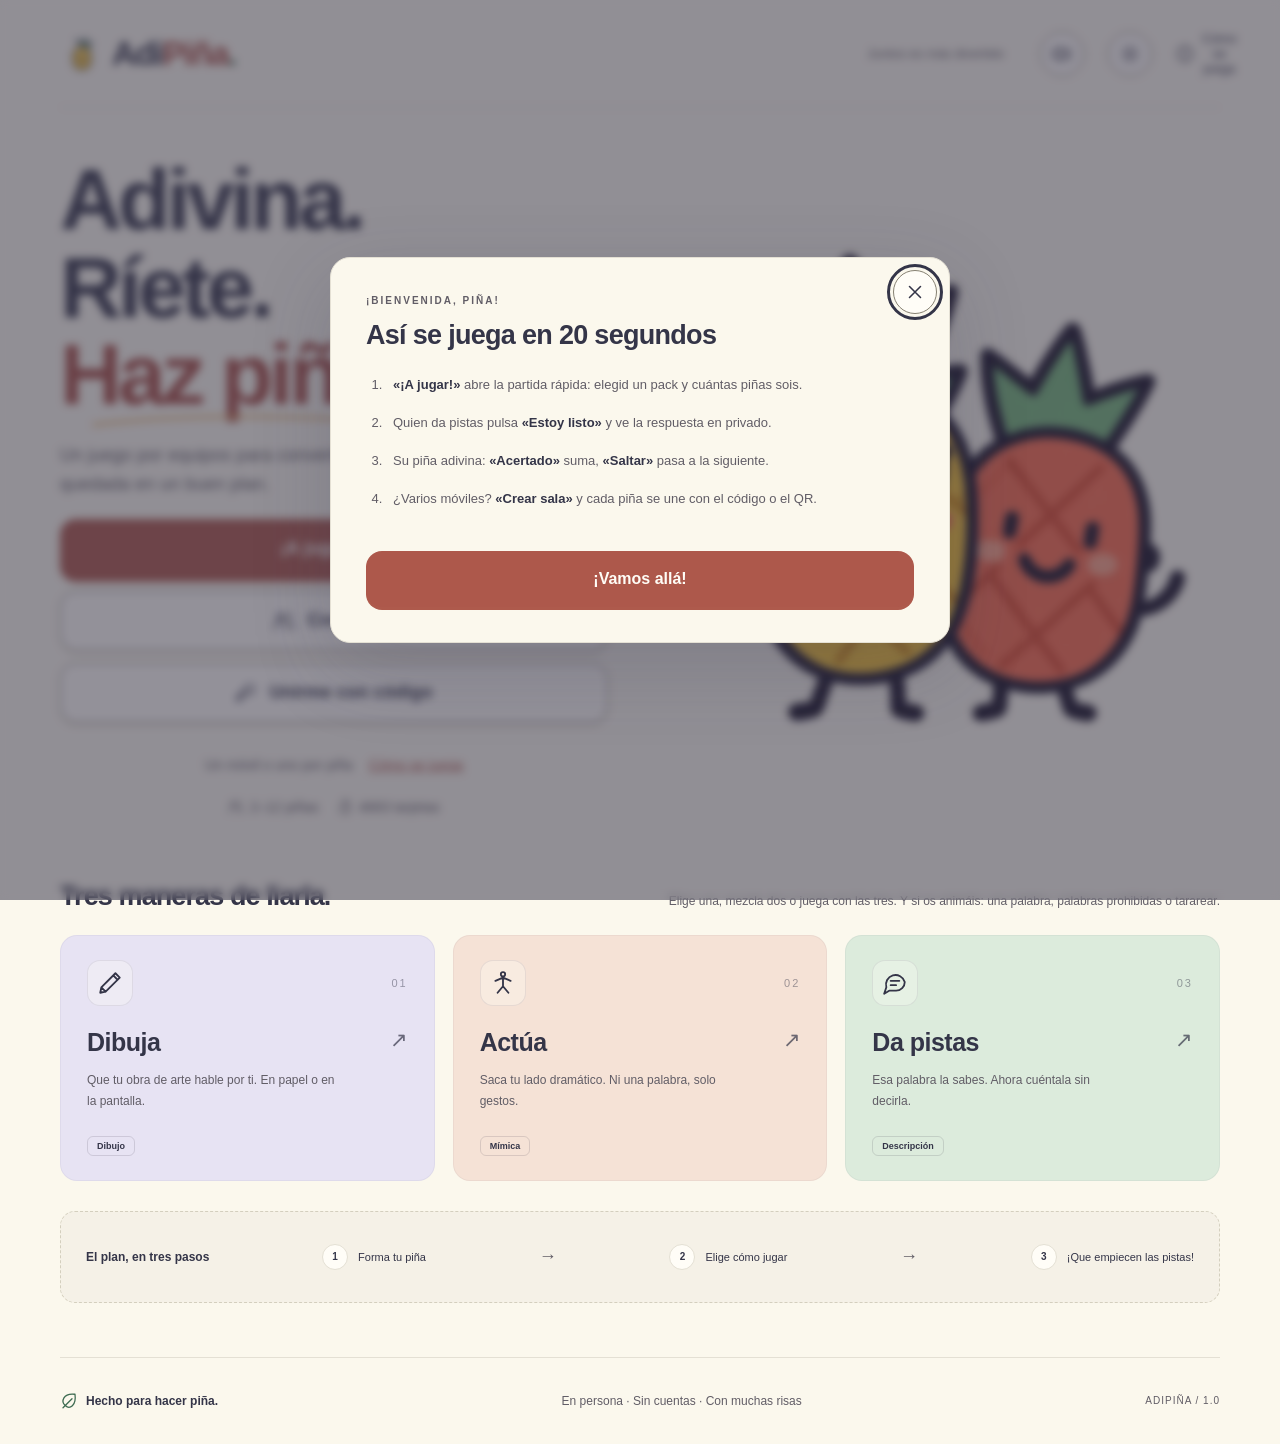
==== prueba/index.html @ cbfbabbe "Add AdiPiña playtest web version (noindex) Same files as the iPhone bundle, connected to the Supabas" ====
<!doctype html>
<html lang="es">
  <head>
    <meta charset="UTF-8" />
    <meta name="robots" content="noindex, nofollow" />
    <meta name="viewport" content="width=device-width, initial-scale=1, viewport-fit=cover" />
    <meta name="theme-color" content="#fbf8ed" />
    <meta name="description" content="Dibuja, actúa y da pistas. Forma tu piña y disfruta de un juego de adivinanzas por equipos, en un solo móvil." />
    <meta name="apple-mobile-web-app-capable" content="yes" />
    <link rel="icon" type="image/svg+xml" href="./icon.svg" />
    <link rel="apple-touch-icon" href="./icon-192.png" />
    <link rel="manifest" href="./manifest.webmanifest" />
    <link rel="stylesheet" href="./styles.css" />
    <title>AdiPiña · Juntos es más divertido</title>
  </head>
  <body>
    <div id="app"></div>
    <div id="toast" role="status" aria-live="polite"></div>
    <script>window.ADIPINA_LINK_BASE = "https://sergioiglesiasleite.github.io/adipina-legal";</script>
    <script>window.ADIPINA_SERVER = "https://wcsgyncbkxkcshomvloh.supabase.co/functions/v1/adipina";</script>
    <script type="module" src="./app.js"></script>
  </body>
</html>
---- prueba/styles.css ----
:root{--paper:#fbf8ed;--ink:#343548;--muted:#615d66;--coral:#ad584b;--green:#3d6b51;--mint:#dcebdc;--lavender:#e7e3f3;--peach:#f5e2d6;--line:#e4e0d4;--white:#fffdf7;--shadow:0 6px 0 rgba(53,51,72,.06);font-family:'Segoe UI',Arial,sans-serif;color:var(--ink);background:var(--paper);font-synthesis:none}
*{box-sizing:border-box}body{margin:0;background-image:radial-gradient(#a99d8217 .7px,transparent .7px);background-size:8px 8px}button,input,textarea,select{font:inherit}button{cursor:pointer;color:inherit}button:disabled{cursor:default;opacity:.45}button,input,textarea,select{-webkit-tap-highlight-color:transparent}button:focus-visible,a:focus-visible,input:focus-visible,textarea:focus-visible,select:focus-visible{outline:3px solid #6389cb;outline-offset:4px}button{border:0;background:none}h1,h2,h3,p{margin:0}h1,h2,h3,.brand{font-family:'Trebuchet MS','Segoe UI',sans-serif}h1{letter-spacing:-1.8px;line-height:1.05}h2{font-size:24px;letter-spacing:-.7px}h3{font-size:20px}p{line-height:1.65}small{font-size:12px;line-height:1.5;color:var(--muted)}.icon{width:22px;height:22px;display:inline-block;vertical-align:middle;flex-shrink:0}.pineapple{display:block;width:150px;height:auto}.site-header,.site-footer,main{width:min(1160px,calc(100% - 88px));margin-inline:auto}.site-header{height:108px;display:flex;align-items:center;justify-content:space-between;border-bottom:1px solid var(--line)}.brand{display:flex;align-items:center;padding:0;gap:8px;font-size:34px;font-weight:900;letter-spacing:-1.5px}.brand img{width:44px;height:48px}.brand-pina{color:var(--coral)}.brand-dot{color:var(--green)}.header-right{display:flex;align-items:center;gap:24px}.header-tagline{font-size:13px;color:var(--muted);margin-right:12px}.icon-btn{display:inline-flex;justify-content:center;align-items:center;min-width:44px;min-height:44px;padding:10px;border-radius:50%;border:1px solid var(--line);background:var(--white)}.icon-btn:hover{background:#f0ede1}.help-btn{display:flex;align-items:center;gap:8px;font-size:13px;padding:10px 0}.help-btn .icon{width:18px}.site-footer{padding:32px 0;display:flex;align-items:center;justify-content:space-between;border-top:1px solid var(--line);font-size:12px;color:var(--muted);gap:20px;margin-top:54px}.site-footer>span:first-child{display:flex;align-items:center;gap:8px;color:var(--ink);font-weight:600}.site-footer .icon{width:18px;color:var(--green)}.footer-version{font-size:10px;letter-spacing:1px;text-transform:uppercase}main:focus{outline:none}.btn{display:inline-flex;align-items:center;justify-content:center;gap:12px;min-height:50px;padding:13px 24px;border-radius:12px;font-weight:650;font-size:14px;line-height:1.4;transition:transform .15s,background .15s;white-space:normal}.btn:hover:not(:disabled){transform:translateY(-2px)}.btn:active:not(:disabled){transform:translateY(1px)}.primary{background:var(--coral);color:#fffdf7;box-shadow:0 3px 0 #ae5a4c}.primary:hover:not(:disabled){background:#c96857}.secondary{background:var(--white);border:1px solid #d6d0c2;box-shadow:0 3px 0 #e9e4d7}.dark{background:var(--ink);color:var(--white)}.success{background:var(--green);color:var(--white);box-shadow:0 3px 0 #345640}.text{background:none;min-height:44px;padding:10px 12px;box-shadow:none;font-size:13px}.text:hover{text-decoration:underline}.large{font-size:17px;min-height:58px;padding:16px 28px}.full-width{width:100%;margin-top:20px}.text-link{display:inline-flex;align-items:center;gap:7px;min-height:44px;padding:5px 0;font-size:13px;color:var(--muted)}.text-link strong{color:var(--ink)}.text-link:hover{text-decoration:underline}.text-link .icon{width:17px;height:17px}.eyebrow{display:block;font-size:10px;font-weight:750;letter-spacing:2px;color:var(--muted);line-height:1.5}.hero{display:grid;grid-template-columns:1.08fr 1fr;gap:50px;padding:72px 0 60px;align-items:center}.hero-copy>.eyebrow{display:flex;align-items:center;gap:10px;font-size:10px;letter-spacing:1.8px}.tiny-spark{font-size:23px;color:var(--green);line-height:1}.hero h1{font-size:clamp(62px,6.8vw,86px);font-weight:900;letter-spacing:-4px;line-height:1.02;margin:25px 0 28px}.coral-word{color:var(--coral);position:relative;display:inline-block}.coral-word svg{position:absolute;left:0;width:100%;height:14px;bottom:-10px;fill:none;stroke:#e9b46c;stroke-width:4;stroke-linecap:round}.hero-copy>p{font-size:16px;max-width:420px;color:var(--muted);line-height:1.75}.hero-actions{display:flex;gap:14px;margin-top:27px}.hero-actions>.primary{min-width:162px}.join-link{margin-top:15px;gap:6px;flex-wrap:wrap;font-size:12px}.hero-meta{display:flex;gap:18px;margin-top:24px;color:var(--muted);font-size:10px}.hero-meta>span{display:flex;align-items:center;gap:6px}.hero-meta .icon{width:16px;height:16px}.hero-art{position:relative;aspect-ratio:1/1.08;background:#e9eedf;border:1px solid #dce2cf;border-radius:26px;overflow:hidden;max-height:522px}.art-grid{position:absolute;inset:0;background-image:linear-gradient(#b7c1a325 1px,transparent 1px),linear-gradient(90deg,#b7c1a325 1px,transparent 1px);background-size:34px 34px}.art-caption{position:absolute;top:28px;left:27px;font-size:9px;line-height:1.6;letter-spacing:2px;color:var(--muted);font-weight:700}.art-sun{position:absolute;right:29px;top:34px;color:var(--muted);font-size:80px;line-height:1;font-family:Georgia,serif;transform:rotate(12deg)}.fruit-card{position:absolute;background:#fffaf0;border:1.5px solid var(--ink);border-radius:17px;box-shadow:5px 7px 0 #39483513;padding:17px 15px 10px;display:flex;flex-direction:column;align-items:center;width:48%;height:67%;top:21%}.fruit-card>span:first-child{font-size:10px;letter-spacing:1.8px;font-weight:800;width:100%;border-bottom:1px solid var(--line);padding-bottom:11px}.fruit-card .pineapple{width:100%;height:84%;overflow:visible}.fruit-card-footer{display:flex;align-items:center;justify-content:space-between;width:100%;font-size:8px;color:var(--muted);border-top:1px solid var(--line);padding-top:9px}.fruit-card-footer .icon{width:13px;height:13px}.fruit-card-back{left:9%;transform:rotate(-12deg);top:19%;background:#fff5ce}.fruit-card-front{right:6%;transform:rotate(11deg);top:25%;background:#fff0e7}.art-sticker{position:absolute;padding:13px 16px;border-radius:30px;font-size:13px;box-shadow:2px 4px 0 #34354814;white-space:nowrap}.sticker-one{left:3%;top:69%;background:var(--lavender);transform:rotate(-7deg);display:flex;align-items:center;gap:6px;border:1px solid #bdb6cc}.sticker-one .icon{width:18px}.sticker-two{right:5%;top:16%;background:#faf6ec;transform:rotate(9deg);border:1px solid #cac8b8}.art-loop{position:absolute;font-size:70px;right:3%;bottom:3%;color:var(--muted);transform:rotate(-30deg)}.art-bottom{position:absolute;bottom:21px;left:27px;color:var(--muted);font-size:10px;line-height:1.6}.ways-section{padding-top:6px}.section-heading{display:flex;justify-content:space-between;align-items:baseline;margin-bottom:23px;gap:15px}.section-heading h2{font-size:27px;font-weight:800;letter-spacing:-.9px}.section-heading p{font-size:12px;color:var(--muted)}.mode-preview-grid{display:grid;grid-template-columns:repeat(3,1fr);gap:18px}.lavender{background:var(--lavender)}.peach{background:var(--peach)}.mint{background:var(--mint)}.mode-preview{border:1px solid #3533480c;border-radius:17px;padding:24px 26px;position:relative;overflow:hidden}.mode-preview-top{display:flex;justify-content:space-between;align-items:center;margin-bottom:22px}.mode-icon{width:46px;height:46px;border-radius:13px;border:1px solid #35334818;display:flex;align-items:center;justify-content:center;background:#fffdf74d}.mode-icon .icon{width:26px;height:26px}.card-number{font-size:11px;letter-spacing:2px;opacity:.45}.mode-preview h3{font-size:25px;font-weight:800;letter-spacing:-.5px;display:flex;justify-content:space-between}.mode-preview h3>span{font-size:21px;font-weight:400;opacity:.7}.mode-preview p{font-size:12px;line-height:1.8;color:var(--muted);margin:13px 0 22px;max-width:250px}.mode-label{font-size:9px;font-weight:600;border:1px solid #35334826;border-radius:6px;padding:4px 9px;display:inline-block}.how-strip{display:flex;justify-content:space-between;align-items:center;padding:32px 25px;margin-top:30px;gap:12px;border:1px dashed #d4cfbe;border-radius:15px;background:#f5f1e7}.how-title{font-size:12px;font-weight:700}.how-strip>div{display:flex;align-items:center;gap:10px;font-size:11px}.how-strip b{display:flex;align-items:center;justify-content:center;font-size:10px;width:26px;height:26px;border-radius:50%;background:var(--white);border:1px solid var(--line)}.strip-arrow{color:var(--muted);font-size:18px}.resume-banner{margin-top:15px;padding:10px 15px;background:var(--mint);border-radius:10px;font-size:12px;display:flex;justify-content:space-between;align-items:center;gap:10px}
.setup-shell{padding:30px 0 0;max-width:1000px;margin:auto}.setup-top{display:flex;align-items:center;justify-content:space-between;margin-bottom:25px}.small-tag{display:inline-flex;align-items:center;gap:6px;padding:8px 12px;border:1px solid var(--line);border-radius:8px;font-size:12px;background:var(--white);font-weight:600}.small-tag .icon{width:16px;height:16px}.stepper{display:flex;gap:12px;margin:0 0 40px}.step{flex:1;display:flex;align-items:center;gap:10px;position:relative;padding:15px 10px;border-bottom:2px solid var(--line);font-size:12px;color:var(--muted)}.step>span{border-radius:50%;width:27px;height:27px;border:1px solid #d3cfc2;display:flex;align-items:center;justify-content:center;flex-shrink:0;font-size:11px}.step .icon{width:16px}.step.active{color:var(--ink);border-color:var(--coral)}.step.active>span{background:var(--coral);color:white;border-color:var(--coral)}.step.complete>span{background:var(--mint);border-color:#c0d4bd;color:var(--green)}.page-title{margin-bottom:30px;max-width:740px}.page-title>.eyebrow{margin-bottom:12px}.page-title>h1{font-size:43px;margin-bottom:14px;font-weight:800}.page-title>p{font-size:14px;color:var(--muted);max-width:650px}.segmented{display:flex;gap:8px;background:#f0ece1;padding:6px;border:1px solid var(--line);border-radius:12px;width:fit-content;max-width:100%}.choice{border:1px solid var(--line);border-radius:12px;display:flex;flex-direction:column;position:relative;gap:6px;padding:16px 20px;text-align:left;background:var(--white);min-height:50px;flex:1}.choice>span{display:flex;align-items:center;gap:8px;font-weight:600;font-size:14px}.choice>small{max-width:90%;font-size:12px}.choice>.icon{position:absolute;right:14px;bottom:14px;color:var(--green);width:18px}.choice.selected{border-color:var(--green);background:#f2f6eb;box-shadow:inset 0 0 0 1px var(--green)}.segmented .choice{border:none;background:none;min-height:42px;white-space:nowrap;padding:10px 15px}.segmented .choice>.icon{display:none}.segmented .selected{background:var(--white);box-shadow:0 2px 4px #34354812;color:var(--green)}.segmented .choice>span{font-size:13px}.inline-field{display:flex;align-items:center;gap:24px;margin:26px 0}.inline-field>label{margin:0}.step-control{display:flex;align-items:center;gap:22px}.step-control>output{font-size:21px;font-weight:750;min-width:24px;text-align:center}.step-control .icon-btn{font-size:21px;width:40px;height:40px;min-width:40px;min-height:40px}.panel{border:1px solid var(--line);background:var(--white);border-radius:17px;padding:25px;box-shadow:var(--shadow)}label,.field-label{display:block;font-size:12px;font-weight:650;margin:16px 0 8px}label>span{font-size:10px;color:var(--muted);font-weight:400;margin-left:5px}input,textarea,select{display:block;border:1px solid #d9d4c7;border-radius:9px;background:#fcfaf4;color:var(--ink);padding:12px 13px;width:100%;font-size:14px;min-height:45px}textarea{resize:vertical;line-height:1.6}input::placeholder,textarea::placeholder{color:var(--muted);font-style:italic}select{cursor:pointer}.team-grid{display:grid;grid-template-columns:repeat(2,1fr);gap:20px}.team-editor-top{display:flex;align-items:center;justify-content:space-between}.mini-label{font-size:10px;color:var(--muted)}.team-customize{display:flex;gap:15px;align-items:center}.team-avatar{width:35%;flex-shrink:0}.team-avatar>.pineapple{width:100%;min-height:150px}.team-options{flex:1;min-width:0}.team-options>label{margin-top:15px}.team-options .field-label{font-size:10px;margin-top:15px}.swatches{display:flex;flex-wrap:wrap;gap:7px}.swatch,.ink-swatch{background:var(--swatch);width:29px;height:29px;border-radius:50%;padding:4px;border:2px solid transparent;display:flex;align-items:center;justify-content:center;box-shadow:0 0 0 1px #35334813}.swatch.selected{border-color:var(--ink);box-shadow:0 0 0 3px var(--white),0 0 0 4px var(--ink)}.swatch .icon{width:15px;height:15px;stroke-width:2.5}.accessories{display:flex;gap:5px;flex-wrap:wrap}.chip{padding:8px 10px;border:1px solid var(--line);border-radius:7px;font-size:10px;min-height:34px;background:var(--white)}.chip.selected{background:#edf2e8;border-color:#88a782;color:#375b43}.setup-nav{display:flex;justify-content:space-between;align-items:center;gap:14px;border-top:1px solid var(--line);padding-top:26px;margin-top:38px}.setup-nav>span{font-size:11px;color:var(--muted)}.field-group{margin-top:30px}.field-group>h2{font-size:20px;margin-bottom:15px}.choices-row{display:flex;gap:15px}.hint{font-size:12px;color:var(--muted);line-height:1.65;margin-top:12px}.notice{padding:16px 20px;border:1px solid #cddbc5;background:#edf2e7;border-radius:12px;display:flex;align-items:center;gap:10px;font-size:12px;line-height:1.7;margin:22px 0}.notice>.icon{width:20px;color:var(--green)}.notice strong{font-weight:700}.random-panel{margin:22px 0}.random-panel>label:first-child{margin-top:0}.random-controls{display:flex;align-items:flex-end;gap:15px}.random-controls label:first-child{flex:1}.random-controls label:nth-child(2){max-width:130px}.random-controls .btn{margin-bottom:0}.member-list{margin-top:15px}.member-list label{display:flex;align-items:center;justify-content:space-between;gap:15px;margin:7px 0;font-size:12px;border-top:1px solid var(--line);padding-top:7px}.member-list label>span{color:var(--ink);font-size:12px;margin:0;font-weight:500}.member-list select{width:55%;font-size:12px;padding:8px}.mode-select-grid{display:grid;grid-template-columns:repeat(3,1fr);gap:18px}.mode-select{position:relative;text-align:left;padding:30px 24px;border-radius:17px;border:2px solid transparent;box-shadow:var(--shadow);min-height:250px}.mode-select.selected{border-color:var(--ink)}.select-check{position:absolute;top:22px;right:20px;border:1px solid #35334830;border-radius:50%;width:26px;height:26px;font-size:12px;display:flex;align-items:center;justify-content:center}.mode-select.selected .select-check{background:var(--ink);color:white}.mode-select h2{margin:25px 0 12px}.mode-select p{font-size:12px;color:var(--muted)}.content-toolbar{display:flex;align-items:center;justify-content:space-between;margin-bottom:18px}.count-badge{border:1px solid #cbdac5;background:#edf4e7;color:#456b4b;padding:8px 12px;border-radius:8px;font-size:12px;font-weight:600}.category-grid{display:grid;grid-template-columns:repeat(3,1fr);gap:12px}.category{display:flex;align-items:center;gap:13px;min-height:76px;padding:16px;background:var(--white);border:1px solid var(--line);border-radius:12px;text-align:left}.category>span:nth-child(2){flex:1;font-size:12px;font-weight:650}.category>span:nth-child(2) small{display:block;font-size:10px;font-weight:400}.category>.icon{color:var(--muted);width:22px}.category-check{width:22px;height:22px;border:1px solid var(--line);border-radius:6px;display:flex;align-items:center;justify-content:center;font-size:14px;color:var(--muted);flex-shrink:0}.category-check .icon{width:15px;height:15px}.category.selected{border-color:#96ad8d;background:#f1f5eb}.category.selected>.icon{color:var(--green)}.category.selected .category-check{background:var(--green);color:white;border-color:var(--green)}.subcategories{display:flex;align-items:center;gap:8px;margin-top:18px;flex-wrap:wrap}.subcategories>span{font-size:12px;margin-right:10px;color:var(--muted)}.difficulty .choice{min-width:85px;justify-content:center;align-items:center}.custom-banner{display:flex;align-items:center;gap:18px;padding:24px;background:#f5e9d8;border:1px dashed #d8bfa0;border-radius:15px;margin-top:30px}.custom-icon{width:45px;height:45px;border-radius:50%;background:#fdf6e8;display:flex;align-items:center;justify-content:center;flex-shrink:0}.custom-banner>div{flex:1}.custom-banner h3{font-size:17px;margin-bottom:5px}.custom-banner p{font-size:12px;color:var(--muted)}.rules-grid{display:grid;grid-template-columns:repeat(2,1fr);gap:20px}.rules-grid h2{font-size:20px;display:flex;align-items:center;gap:10px;margin-bottom:20px}.rules-grid .segmented{width:100%;margin-bottom:15px}.rules-grid .choice{padding-inline:12px}.choices-stack{display:flex;flex-direction:column;gap:10px}.review-teams{display:flex;justify-content:center;flex-wrap:wrap;gap:30px;margin:15px 0 35px}.review-teams article{text-align:center;max-width:175px;flex:1;min-width:125px}.review-teams .pineapple{width:130px;margin:0 auto 5px}.review-teams h3{font-size:17px;margin-bottom:7px;overflow-wrap:anywhere}.review-teams p{font-size:11px;color:var(--muted)}.review-details{display:grid;grid-template-columns:1fr 1fr;gap:26px}.review-details>div{display:flex;flex-direction:column;gap:7px}.review-details span{font-size:10px;text-transform:uppercase;letter-spacing:1px;color:var(--muted)}.review-details strong{font-size:14px;font-weight:650}.error-box{border:1px solid #d58c7c;background:#fbede7;color:#913e30;border-radius:12px;padding:16px 20px;font-size:13px;margin:15px 0}.error-box p+p{margin-top:6px}.narrow-shell{max-width:700px;margin:55px auto 0}.join-panel{max-width:480px;margin:auto}.join-panel>label:first-child{margin-top:0}.code-input{font-size:36px;text-align:center;letter-spacing:12px;font-weight:700;padding-left:25px;margin-bottom:20px}.join-panel>.btn{width:100%}.join-team-grid{display:grid;grid-template-columns:repeat(3,1fr);gap:12px}.join-team{background:var(--white);border:1px solid var(--line);border-radius:15px;padding:12px;display:flex;flex-direction:column;align-items:center;gap:5px}.join-team.selected{border:2px solid var(--green);padding:11px;background:#f2f6eb}.join-team .pineapple{width:90px}.join-team strong{font-size:12px}.check-chip{display:flex;align-items:center;gap:5px;font-weight:400;font-size:12px}.check-chip input{width:18px;min-height:18px;accent-color:var(--green)}.room-badge{display:flex;align-items:center;gap:8px;font-size:12px;font-weight:650}.room-badge .icon{width:17px;color:var(--green)}.room-badge.disconnected{color:#ad4835}.room-code-panel{display:flex;align-items:center;justify-content:center;flex-direction:column;border:1px dashed #b6c5a9;background:#e9f0e2;border-radius:20px;padding:25px;gap:10px;margin:25px 0}.room-code-panel>span{font-size:10px;letter-spacing:2px;color:var(--muted);font-weight:700}.room-code-panel>strong{font-size:62px;letter-spacing:10px;padding-left:10px;font-family:'Trebuchet MS',sans-serif}.room-code-panel>small{margin-top:7px}.lobby-team-grid{display:grid;grid-template-columns:repeat(3,1fr);gap:17px}.lobby-team{text-align:center;display:flex;align-items:center;flex-direction:column;gap:10px}.lobby-team>.pineapple{width:110px}.lobby-team h3{font-size:17px;overflow-wrap:anywhere}.lobby-team p{font-size:11px;color:var(--muted)}.status-pill{font-size:10px;border-radius:20px;padding:7px 12px;background:#efece3;color:var(--muted);display:flex;align-items:center;gap:5px}.status-pill.ready{background:#e4efdc;color:#3f6646}.status-pill .icon{width:13px;height:13px}.lobby-team>.btn{font-size:11px;width:100%;padding:8px 9px;min-height:40px;margin-top:auto}.lobby-actions{display:flex;flex-direction:column;align-items:center;gap:14px;margin-top:25px}.centered{text-align:center}.game-shell{max-width:850px;margin:30px auto 0}.game-top{display:flex;align-items:center;justify-content:space-between;gap:15px;margin-bottom:22px}.game-team{display:flex;align-items:center;gap:10px;font-size:13px;font-weight:650;flex:1;justify-content:center;min-width:0;overflow-wrap:anywhere}.game-team>.pineapple{width:35px;height:44px}.game-team>strong{font-size:11px;padding:6px 9px;border:1px solid var(--line);border-radius:8px;white-space:nowrap}.handoff-card{border:1px solid var(--line);background:var(--white);border-radius:24px;padding:30px;display:flex;align-items:center;flex-direction:column;text-align:center;box-shadow:var(--shadow)}.handoff-fruit{width:160px;margin:10px 0}.handoff-card h1{font-size:40px;overflow-wrap:anywhere;max-width:100%}.handoff-instruction{font-size:17px;margin:15px 0 20px;color:var(--muted)}.handoff-instruction strong{color:var(--ink)}.private-note{display:flex;align-items:center;gap:10px;font-size:14px;background:#f2eee5;padding:13px 18px;border-radius:10px}.round-mode{font-size:12px;margin-top:20px;max-width:530px;color:var(--muted)}.round-mode>.icon{width:17px;margin-right:5px}.handoff-card>.btn{min-width:230px;margin:25px 0 16px}.handoff-card>small{font-size:10px}.waiting-dots{font-size:14px;color:var(--green);padding:25px}.waiting-dots>span{animation:pulse 1.3s infinite}.game-score-strip{display:flex;flex-wrap:wrap;justify-content:center;gap:10px;margin:22px 0}.game-score-strip>span{display:flex;gap:10px;align-items:center;font-size:11px;padding:8px 13px;border:1px solid var(--line);border-radius:9px;background:var(--white)}.game-score-strip>span.current{border-color:#88a982;background:#eef3e8}.game-score-strip i{width:9px;height:9px;border-radius:50%;flex-shrink:0}.game-score-strip b{border-left:1px solid var(--line);padding-left:10px}.play-card{border:1px solid #35334815;border-radius:24px;padding:28px;box-shadow:var(--shadow)}.play-card-top{display:flex;align-items:center;justify-content:space-between;gap:15px}.mode-pill{display:inline-flex;align-items:center;gap:8px;border-radius:8px;padding:9px 13px;background:#fffdf760;border:1px solid #35334818;font-size:12px;font-weight:650}.mode-pill .icon{width:18px;height:18px}.turn-points{font-size:11px;color:var(--muted)}.timer-block{max-width:230px;margin:20px auto;text-align:center}.timer-label{font-size:9px;letter-spacing:2px;color:var(--muted)}.timer-block>strong{font-family:'Trebuchet MS',sans-serif;font-variant-numeric:tabular-nums;font-size:45px;display:block;letter-spacing:-1.5px;line-height:1.2;margin:7px 0 12px}.time-track{height:5px;background:#35334815;border-radius:5px;overflow:hidden}.time-track>i{display:block;height:100%;background:var(--ink);border-radius:5px;transition:width .1s linear}.urgent>strong{color:#b13e31}.urgent .time-track>i{background:#b13e31}.answer-area{display:flex;flex-direction:column;align-items:center;justify-content:center;text-align:center;min-height:270px;padding:25px 20px 30px}.answer-area>.eyebrow{font-size:10px;margin-bottom:20px}.answer{font-size:clamp(30px,4.5vw,53px);line-height:1.15;overflow-wrap:anywhere;max-width:100%;margin-bottom:18px}.difficulty-tag{font-size:10px;border:1px solid #35334825;border-radius:20px;padding:4px 10px}.card-rule{font-size:12px;margin-top:24px;max-width:550px;color:var(--muted)}.answer-area>.btn{margin-top:20px}.game-controls{display:grid;grid-template-columns:1.4fr 1fr 56px;gap:12px;margin-top:15px}.game-controls>.btn{font-size:17px;min-height:65px}.game-controls .pause-control{padding:12px}.game-controls>.btn span{font-size:11px;opacity:.75;align-self:center;margin-left:auto}.privacy-card{display:flex;flex-direction:column;align-items:center;justify-content:center;text-align:center;min-height:475px;padding:35px;background:var(--white);border:1px solid var(--line);border-radius:24px;gap:20px}.privacy-card h1{font-size:42px}.privacy-card p{font-size:14px;color:var(--muted);max-width:450px}.privacy-symbol{width:75px;height:75px;background:var(--lavender);border-radius:50%;display:flex;align-items:center;justify-content:center;margin-bottom:15px}.privacy-symbol .icon{width:30px;height:30px}.paused-time{font-size:21px;font-variant-numeric:tabular-nums;margin-bottom:15px}.small-fruit{width:125px}.stack-actions{display:flex;flex-direction:column;gap:14px;width:100%;max-width:360px;margin-top:10px}.privacy-card small{margin-top:5px}.waiting-card{text-align:center;min-height:475px}.waiting-content{display:flex;flex-direction:column;align-items:center;gap:15px;margin:20px 0}.waiting-content>.pineapple{width:135px}.waiting-content h1{font-size:30px}.waiting-content p{font-size:13px;color:var(--muted)}.summary-shell{max-width:900px;margin:45px auto 0}.turn-stats{display:flex;gap:18px;margin-bottom:35px}.turn-stats>div{flex:1;border:1px solid var(--line);border-radius:15px;padding:20px;background:var(--white);text-align:center}.turn-stats>div:last-child{background:var(--mint);border-color:#c3d4ba}.turn-stats strong{display:block;font-size:38px;font-family:'Trebuchet MS',sans-serif;margin-bottom:5px}.turn-stats span{font-size:11px;color:var(--muted)}.summary-grid{display:grid;grid-template-columns:1.1fr 1fr;gap:25px;align-items:start;margin-bottom:30px}.summary-grid h2{font-size:21px;margin-bottom:17px}.ranking{list-style:none;margin:0;padding:0;border:1px solid var(--line);border-radius:15px;overflow:hidden;background:var(--white);text-align:left}.ranking li{display:flex;align-items:center;gap:13px;padding:12px 18px}.ranking li+li{border-top:1px solid var(--line)}.ranking-position{font-size:13px;min-width:22px;color:var(--muted);font-weight:650}.ranking-position>.icon{color:var(--muted)}.ranking .pineapple{width:48px;height:58px}.ranking li>div{flex:1;min-width:0}.ranking li strong{font-size:13px;display:block;overflow-wrap:anywhere}.ranking li small{display:block;font-size:10px;margin-top:5px}.ranking li>b{font-size:24px;font-family:'Trebuchet MS',sans-serif;text-align:center;font-variant-numeric:tabular-nums}.ranking li>b small{font-size:9px;font-weight:400;font-family:'Segoe UI',sans-serif;letter-spacing:0}.turn-log>div{display:flex;align-items:center;justify-content:space-between;gap:12px;border-top:1px solid var(--line);padding:12px 0;font-size:12px}.turn-log>div>small{font-size:10px;white-space:nowrap}.result-correct{color:var(--green)}.result-skipped{color:var(--muted)}.result-pending{color:var(--muted)}.finished-shell{text-align:center;max-width:700px;margin:40px auto 0}.winner-fruits{display:flex;align-items:center;justify-content:center;position:relative;flex-wrap:wrap;margin:25px 0}.winner-fruits>.pineapple{width:150px}.winner-spark{position:absolute;top:15px;right:20%;color:var(--muted);font-size:40px;transform:rotate(20deg)}.winner-label{display:inline-flex;align-items:center;gap:8px;border:1px solid #d8c490;background:#f4ebd0;color:var(--muted);border-radius:25px;padding:9px 15px;font-size:12px;margin-bottom:20px}.winner-label>.icon{width:18px;height:18px}.finished-shell>h1{font-size:45px;overflow-wrap:anywhere}.finished-shell>p{font-size:14px;color:var(--muted);margin-top:15px}.final-ranking{max-width:540px;margin:30px auto}.finished-actions{display:flex;justify-content:center;gap:15px;margin-bottom:20px;flex-wrap:wrap}.finished-shell>small{font-size:11px}.canvas-card .timer-block{margin:10px auto;max-width:160px}.canvas-card .timer-block>strong{font-size:32px;margin:2px 0 5px}.canvas-card .timer-label{font-size:8px}.canvas-card .game-controls>.btn{min-height:55px}.canvas-area{margin-top:15px}.drawing-toolbar{display:flex;align-items:center;justify-content:space-between;gap:14px;margin-bottom:12px;flex-wrap:wrap}.ink-colors{display:flex;gap:9px}.ink-swatch{width:27px;height:27px;border:2px solid #fff7}.ink-swatch.selected{box-shadow:0 0 0 2px var(--ink)}.stroke-width{display:flex;align-items:center;gap:8px;margin:0;font-size:10px}.stroke-width>input{width:75px;padding:0;min-height:30px;accent-color:var(--ink);border:none}.draw-tools{display:flex;gap:8px}.draw-tools>.icon-btn{width:35px;height:35px;min-width:35px;min-height:35px;padding:8px}.draw-tools>.selected{border-color:var(--ink);background:#ddd6ed}.draw-tools .icon{width:17px;height:17px}#draw-canvas{width:100%;height:min(37vh,340px);min-height:220px;background:#fffdf8;border:1px solid #d0c8dc;border-radius:12px;touch-action:none;display:block;cursor:crosshair}.canvas-area>.hint{font-size:10px;text-align:center;margin-top:8px}dialog{max-width:620px;width:calc(100% - 36px);max-height:90dvh;overflow:auto;border:1px solid var(--line);border-radius:20px;padding:35px;background:var(--paper);color:var(--ink);box-shadow:0 25px 80px #35334830}dialog::backdrop{background:#35334888;backdrop-filter:blur(4px)}dialog .dialog-close{position:absolute;right:12px;top:12px;min-width:34px;min-height:34px;width:34px;height:34px;padding:8px}dialog>h2{font-size:27px;margin:12px 22px 15px 0}dialog>p{font-size:13px;color:var(--muted)}dialog>.eyebrow{padding-right:30px}.help-list{padding-left:20px;font-size:13px;line-height:1.7;color:var(--muted)}.help-list>li{padding:8px 0 8px 7px}.help-list strong{color:var(--ink)}.custom-list{max-height:450px;overflow:auto;margin-top:20px}.custom-list>div{display:flex;justify-content:space-between;align-items:center;gap:12px;font-size:13px;padding:12px 0;border-top:1px solid var(--line)}.custom-list small{display:block;font-size:10px;margin-top:3px}.custom-list .icon-btn{border:none;background:none}.custom-list .icon{width:18px;height:18px}#toast{position:fixed;z-index:1000;bottom:max(22px,env(safe-area-inset-bottom));left:50%;transform:translate(-50%,20px);max-width:min(500px,calc(100% - 32px));background:var(--ink);color:var(--white);padding:15px 22px;border-radius:12px;font-size:13px;text-align:center;opacity:0;transition:opacity .2s,transform .2s;pointer-events:none;box-shadow:0 7px 24px #35334830}#toast.visible{opacity:1;transform:translate(-50%,0)}@keyframes pulse{50%{opacity:.25}}@media(min-width:1400px){.hero{gap:80px}.hero-art{max-height:522px}.hero h1{font-size:88px}}@media(max-width:1000px){.site-header,.site-footer,main{width:calc(100% - 48px)}.hero{gap:25px;padding-top:50px}.hero h1{font-size:69px}.hero-copy>p{font-size:14px}.hero-meta{flex-wrap:wrap;gap:10px}.header-tagline{display:none}.fruit-card{padding:12px 10px 9px}.fruit-card>span:first-child{font-size:8px}.art-sun{font-size:60px}.art-caption{font-size:8px;left:20px;top:20px}.art-bottom{font-size:9px;bottom:14px;left:20px}.sticker-one{font-size:11px;padding:10px}.sticker-two{font-size:11px;padding:10px}.mode-preview{padding:22px}.how-strip{padding:24px 18px}.how-title{max-width:95px}.team-customize{gap:12px}.team-editor{padding:20px}.team-avatar{width:30%}.swatches{gap:7px}.swatch{width:25px;height:25px}.category-grid{grid-template-columns:repeat(3,1fr)}.step{gap:7px;padding-inline:0}.step strong{font-size:11px}.mode-select{padding:25px 20px}.lobby-team-grid{grid-template-columns:repeat(3,1fr)}}
@media(max-width:700px){.site-header,.site-footer,main{width:calc(100% - 36px)}.site-header{height:80px}.brand{font-size:28px;gap:4px}.brand img{width:35px;height:40px}.header-right{gap:12px}.help-btn{padding:7px}.help-btn span{display:none}.help-btn .icon{width:20px;height:20px}.header-right .icon-btn{width:38px;height:38px;min-width:38px;min-height:38px}.hero{grid-template-columns:1fr;padding:42px 0 34px;gap:35px}.hero-copy>.eyebrow{font-size:9px;letter-spacing:1.6px}.hero h1{font-size:65px;letter-spacing:-3px;margin:22px 0 24px}.hero-copy>p{font-size:14px;max-width:400px}.hero-actions{margin-top:23px;gap:12px}.hero-actions>.btn{font-size:13px;flex:1;padding:13px 16px;min-width:0}.hero-meta{margin-top:17px;font-size:9px;justify-content:space-between;gap:8px}.hero-meta .icon{width:14px;height:14px}.hero-art{width:100%;aspect-ratio:1.15;max-height:460px;border-radius:21px}.fruit-card{height:68%;width:44%;padding:13px 12px}.fruit-card-back{left:12%;top:15%}.fruit-card-front{right:10%;top:21%}.fruit-card>span:first-child{font-size:9px}.fruit-card-footer{font-size:8px}.art-caption{font-size:8px;top:17px;left:18px}.art-sun{font-size:57px;top:20px;right:20px}.sticker-one{left:4%;top:66%}.sticker-two{right:5%;top:14%;font-size:11px}.art-bottom{left:18px;bottom:17px;font-size:8px}.art-loop{font-size:55px}.section-heading{display:block;margin-bottom:18px}.section-heading h2{font-size:25px}.section-heading p{font-size:12px;margin-top:9px}.mode-preview-grid{grid-template-columns:1fr;gap:12px}.mode-preview{display:grid;grid-template-columns:55px 1fr;column-gap:17px;padding:21px}.mode-preview-top{grid-row:1/4;margin:0;align-items:flex-start}.card-number{display:none}.mode-preview h3{font-size:22px}.mode-preview p{margin:8px 0 12px;max-width:100%;font-size:12px}.mode-label{width:fit-content;grid-column:2;font-size:8px}.how-strip{flex-direction:column;align-items:flex-start;gap:15px;padding:25px}.how-title{max-width:none;font-size:13px;margin-bottom:3px}.how-strip>div{font-size:12px}.strip-arrow{display:none}.site-footer{margin-top:35px;flex-direction:column;align-items:flex-start;gap:12px;padding:25px 0;font-size:11px}.footer-version{display:none}.setup-shell{padding-top:20px}.setup-top{margin-bottom:14px}.small-tag{font-size:10px;padding:7px 9px}.stepper{gap:7px;margin-bottom:28px}.step{flex-direction:column;align-items:center;gap:7px;padding:10px 0;min-width:0}.step strong{font-size:9px;white-space:nowrap}.step>span{width:26px;height:26px}.page-title{margin-bottom:25px}.page-title>h1{font-size:33px;letter-spacing:-1.2px;margin-bottom:12px}.page-title>p{font-size:13px}.page-title>.eyebrow{font-size:9px;letter-spacing:1.6px}.segmented{gap:4px;padding:5px;width:100%}.segmented .choice{padding:9px 10px;align-items:center}.segmented .choice>span{font-size:11px;gap:5px}.segmented .choice .icon{width:17px;height:17px}.team-grid{grid-template-columns:1fr;gap:17px}.team-editor{padding:20px}.team-avatar{width:34%}.team-customize{gap:14px}.team-options>label{font-size:11px}.team-options input{font-size:13px;padding:10px}.swatches{gap:8px}.swatch{width:25px;height:25px}.chip{font-size:9px;padding:7px 8px;min-height:32px}.team-options .field-label{font-size:9px}.inline-field{margin:23px 0}.setup-nav{margin-top:28px;padding-top:22px;gap:10px}.setup-nav>.btn{font-size:12px;padding:12px 15px;gap:8px;min-height:48px}.setup-nav>.btn .icon{width:18px}.setup-nav>span{display:none}.random-controls{flex-wrap:wrap;gap:10px}.random-controls>label:first-child{width:60%;flex:1}.random-controls>label:nth-child(2){width:30%;max-width:none}.random-controls>.btn{width:100%;margin-top:10px}.mode-select-grid{grid-template-columns:1fr;gap:13px}.mode-select{min-height:0;padding:23px;display:grid;grid-template-columns:44px 1fr;column-gap:18px}.mode-select>.mode-icon{grid-row:1/3;width:44px;height:44px}.mode-select>h2{font-size:22px;margin:0 35px 8px 0}.mode-select>p{font-size:12px;grid-column:2}.select-check{top:20px;right:20px;width:24px;height:24px}.choices-row{flex-direction:column;gap:12px}.choice{padding:17px 18px}.choice>span{font-size:13px}.choice>small{font-size:11px}.field-group>h2{font-size:18px}.category-grid{grid-template-columns:repeat(2,1fr);gap:9px}.category{padding:12px 10px;gap:8px;min-height:66px}.category>span:nth-child(2){font-size:11px}.category>.icon{width:18px;height:18px}.category-check{width:18px;height:18px;border-radius:5px}.category-check>.icon{width:13px;height:13px}.content-toolbar{gap:5px}.count-badge{font-size:10px;padding:8px}.content-toolbar .btn{font-size:10px;padding:7px}.subcategories{gap:6px}.subcategories>span{font-size:10px;flex-basis:100%;margin-bottom:5px}.difficulty .choice{min-width:0;padding:9px 12px}.custom-banner{flex-wrap:wrap;gap:13px;padding:20px}.custom-banner>.btn{width:100%;font-size:12px}.custom-banner h3{font-size:16px}.custom-banner p{font-size:11px}.custom-icon{width:38px;height:38px}.rules-grid{grid-template-columns:1fr;gap:17px}.panel{padding:21px}.rules-grid h2{font-size:20px}.notice{font-size:11px;padding:14px 15px;align-items:flex-start;gap:8px;flex-wrap:wrap}.notice>.icon{width:17px;height:17px;flex-shrink:0;margin-top:2px}.review-teams{gap:18px}.review-teams article{min-width:100px}.review-teams .pineapple{width:105px}.review-teams h3{font-size:15px}.review-teams p{font-size:10px}.review-details{grid-template-columns:1fr;gap:23px}.review-details strong{font-size:13px}.review-details small{font-size:11px}.narrow-shell{margin-top:35px}.code-input{font-size:31px;letter-spacing:9px;padding-left:22px}.join-team-grid{grid-template-columns:repeat(2,1fr)}.join-team .pineapple{width:82px}.room-badge{font-size:10px;gap:4px}.room-badge .icon{width:14px}.room-code-panel>strong{font-size:47px;letter-spacing:7px}.room-code-panel{padding:22px}.lobby-team-grid{grid-template-columns:repeat(2,1fr);gap:12px}.lobby-team{padding:15px 12px}.lobby-team>.pineapple{width:85px}.lobby-team h3{font-size:14px}.lobby-team p{font-size:10px}.status-pill{font-size:9px;padding:6px 8px}.lobby-team>.btn{font-size:10px}.game-shell{margin-top:20px}.game-top{gap:7px;margin-bottom:16px}.game-top>.small-tag{font-size:9px;padding:6px}.game-team{font-size:11px;gap:6px}.game-team>.pineapple{width:26px;height:34px}.game-team>strong{font-size:9px;padding:5px}.game-top>.icon-btn{width:34px;height:34px;min-width:34px;min-height:34px;padding:8px}.handoff-card{padding:25px 18px;border-radius:19px}.handoff-fruit{width:145px}.handoff-card h1{font-size:32px}.handoff-instruction{font-size:14px}.private-note{font-size:12px;padding:12px;gap:7px}.private-note>.icon{width:18px;height:18px}.round-mode{font-size:11px}.handoff-card>.btn{width:100%;font-size:16px;margin-top:23px}.play-card{padding:20px 15px;border-radius:19px}.mode-pill{font-size:11px;padding:7px 10px;gap:5px}.turn-points{font-size:9px}.play-card-top{gap:10px}.timer-block{max-width:200px;margin:20px auto 10px}.timer-block>strong{font-size:44px}.answer-area{padding:25px 3px;min-height:240px}.answer-area>.eyebrow{font-size:9px;letter-spacing:1.5px}.answer{font-size:34px;letter-spacing:-1px}.card-rule{font-size:11px}.answer-area>.btn{font-size:11px;padding:13px 16px}.game-controls{grid-template-columns:1.3fr 1fr 44px;gap:8px;margin-top:12px}.game-controls>.btn{font-size:13px;min-height:58px;padding:13px 10px;gap:6px;border-radius:10px}.game-controls>.btn>.icon{width:18px;height:18px}.game-controls>.btn>span{font-size:9px;display:none}.game-controls>.pause-control{padding:10px}.game-score-strip{gap:7px}.game-score-strip>span{font-size:10px;padding:7px 9px;gap:7px}.game-score-strip b{padding-left:7px}.privacy-card{min-height:420px;padding:30px 20px;border-radius:19px}.privacy-card h1{font-size:32px}.privacy-card p{font-size:12px}.privacy-card>.btn{width:100%}.waiting-content h1{font-size:26px}.waiting-content p{font-size:12px}.summary-shell{margin-top:30px}.turn-stats{gap:9px;margin-bottom:25px}.turn-stats>div{padding:16px 10px}.turn-stats strong{font-size:31px}.turn-stats span{font-size:10px}.summary-grid{grid-template-columns:1fr;gap:22px}.ranking li{gap:10px;padding:12px}.ranking .pineapple{width:42px;height:53px}.ranking li strong{font-size:12px}.summary-shell .large{width:100%;font-size:15px}.finished-shell{margin-top:30px}.winner-fruits>.pineapple{width:130px}.finished-shell>h1{font-size:35px}.finished-shell>p{font-size:13px}.finished-actions{flex-direction:column;gap:14px}.finished-actions .btn{font-size:15px}.finished-shell>small{font-size:10px}.winner-spark{right:10%;font-size:32px}.drawing-toolbar{gap:10px;justify-content:center}.ink-colors{gap:10px;margin-right:auto}.ink-swatch{width:24px;height:24px}.draw-tools{gap:6px}.stroke-width{order:3;justify-content:center;width:100%}.stroke-width>input{width:120px}.canvas-card .timer-block{margin:10px auto 14px}.canvas-card .game-controls>.btn{min-height:50px}.canvas-card .play-card-top{margin-bottom:8px}#draw-canvas{min-height:190px;height:30dvh}.canvas-area>.hint{font-size:9px}.canvas-card{padding:15px 12px}.canvas-card .timer-block>strong{font-size:29px}dialog{padding:28px 22px;max-height:88dvh}dialog>h2{font-size:24px}dialog>.eyebrow{font-size:9px}dialog>.help-list{font-size:12px}.help-list li{padding-block:7px}#toast{font-size:12px;padding:14px 18px}.notice strong{overflow-wrap:anywhere}.choices-row .choice .icon{width:20px}}
@media(max-width:360px){.site-header,.site-footer,main{width:calc(100% - 28px)}.hero h1{font-size:58px}.hero-meta{font-size:8px}.brand{font-size:25px}.header-right{gap:6px}.team-avatar{width:29%}.team-editor{padding:16px}.swatch{width:22px;height:22px}.swatches{gap:7px}.step strong{font-size:8px}.category>span:nth-child(2){font-size:10px}.game-controls>.btn{font-size:11px;padding:10px 8px}.game-controls{grid-template-columns:1.25fr 1fr 40px}.room-badge{font-size:9px}.hero-actions>.btn{font-size:12px;padding:13px 10px}.hero-art .fruit-card>span:first-child{font-size:7px}}
@media(prefers-reduced-motion:reduce){*,*::before,*::after{animation:none!important;transition:none!important;scroll-behavior:auto!important}}
@media(max-width:700px){.header-right{min-width:0;flex-wrap:wrap;justify-content:flex-end;row-gap:2px}.room-badge{width:min-content}}

/* Approved mobile design: live controls, readable palette and the pineapple duo. */
:root { --control-line: #868072; --coral-text: #a74f45; font-family: ui-rounded, 'Arial Rounded MT Bold', 'Segoe UI', Arial, sans-serif; }
button, input, textarea, select { font-family: inherit; }
button:focus-visible, a:focus-visible, input:focus-visible, textarea:focus-visible, select:focus-visible { outline: 3px solid var(--ink); outline-offset: 3px; }
.btn { border-radius: 16px; font-size: 16px; min-height: 56px; }
.primary:hover:not(:disabled), .primary:active:not(:disabled) { background: #964a40; }
.secondary, .icon-btn, .help-btn, input, select, textarea { border-color: var(--control-line); }
.secondary { background: var(--white); }
.brand-pina, .coral-word { color: var(--coral-text); }
.hero-copy > p, .page-title > p, .panel > p, dialog > p, .hint, .card-rule { color: var(--muted); }
.icon-btn, .help-btn, .game-top > .icon-btn, dialog .dialog-close { min-width: 44px; min-height: 44px; width: 44px; height: 44px; }
.text-link, .btn.text { min-height: 44px; }
.hero-redesign { grid-template-columns: 1fr 1fr; gap: 20px 64px; padding: 48px 0; }
.hero-redesign .hero-copy { grid-column: 1; grid-row: 1; }
.hero-redesign .hero-copy > h1 { margin: 0 0 22px; }
.hero-redesign .hero-copy > p { font-size: 18px; line-height: 1.6; }
.hero-redesign .hero-art { grid-column: 2; grid-row: 1 / 4; width: 100%; aspect-ratio: 1; border: 0; background: transparent; overflow: visible; align-self: center; }
.hero-redesign .hero-art img { display: block; width: 100%; height: auto; object-fit: contain; }
.hero-redesign .hero-actions { grid-column: 1; display: grid; gap: 12px; margin: 0; }
.hero-redesign .hero-actions > .btn { width: 100%; font-size: 18px; min-height: 60px; }
.hero-redesign .hero-details { grid-column: 1; }
.hero-note { display: flex; flex-wrap: wrap; align-items: center; justify-content: center; gap: 4px 16px; color: var(--muted); font-size: 14px; }
.hero-note .text-link { color: var(--coral-text); text-decoration: underline; font-size: 14px; }
.hero-redesign .hero-meta { justify-content: center; font-size: 14px; margin: 12px 0; }
.quick-shell { max-width: 760px; }
.quick-shell .page-title { text-align: left; }
.quick-shell .page-title h1 { font-size: 36px; }
.quick-shell .page-title p { font-size: 16px; }
.quick-shell .pack-grid { grid-template-columns: repeat(2, minmax(0, 1fr)); gap: 12px; }
.pack-grid .pack-tile { position: relative; display: flex; flex-direction: column; text-align: center; justify-content: flex-start; padding: 24px 16px 18px; gap: 12px; border-radius: 24px; min-width: 0; }
.pack-tile > .icon { width: 44px; height: 44px; color: var(--ink); flex-shrink: 0; }
.pack-tile > span:nth-child(2) { font-size: 20px; font-weight: 800; width: 100%; min-width: 0; overflow-wrap: anywhere; }
.pack-tile > span:nth-child(2) small { font-size: 14px; font-weight: 400; line-height: 1.4; margin-top: 6px; color: var(--muted); }
.pack-tile > span:nth-child(2) .pack-count { font-size: 12px; }
.pack-tile > .category-check { position: absolute; top: 12px; right: 12px; width: 26px; height: 26px; border-color: var(--control-line); color: var(--muted); }
.pack-tile.selected { background: var(--mint); border: 2px solid var(--green); }
.pack-grid .pack-tile.paper { background: var(--white); }
.pack-grid .pack-tile.peach { background: var(--peach); }
.pack-grid .pack-tile.lavender { background: var(--lavender); }
.pack-grid .pack-tile.mint, .pack-grid .pack-tile.selected { background: var(--mint); }
.pack-tile.selected > .category-check { color: var(--white); border-color: var(--green); }
.quick-team-count { flex-direction: column; align-items: stretch; gap: 18px; }
.quick-team-count label { font-size: 20px; font-weight: 800; margin: 0; }
.quick-team-count .hint { font-size: 16px; margin: 6px 0 0; }
.quick-team-count .step-control { justify-content: center; gap: 28px; }
.quick-team-count .step-control > output { font-size: 36px; }
.step-control .icon-btn { min-width: 48px; min-height: 48px; width: 48px; height: 48px; }
.quick-shell .lobby-actions { flex-direction: column; align-items: stretch; }
.quick-shell .lobby-actions > .btn { width: 100%; }
.game-controls { grid-template-columns: repeat(2, minmax(0, 1fr)); gap: 12px; }
.game-controls > .btn { min-height: 60px; padding: 14px 12px; border-radius: 16px; font-size: 16px; gap: 8px; min-width: 0; }
.game-controls > .btn > .icon { width: 24px; height: 24px; flex-shrink: 0; }
.game-controls > .btn > .control-label { display: block; font-size: 16px; opacity: 1; margin: 0; overflow-wrap: anywhere; }
.game-controls:not(.taboo-controls) > .pause-control { grid-column: 1 / -1; }
.forbidden-control { color: var(--coral-text); border-color: var(--coral-text); }
.turn-secondary-actions { display: grid; gap: 8px; margin-top: 12px; }
.turn-secondary-actions > .btn { justify-content: flex-start; font-size: 16px; }
.forbidden-words { width: 100%; text-align: left; background: var(--white); border: 1px solid var(--line); border-radius: 16px; padding: 16px; margin-top: 16px; }
.forbidden-words > strong { font-size: 18px; }
.forbidden-words ul { display: flex; flex-wrap: wrap; gap: 8px; list-style: none; margin: 12px 0 0; padding: 0; }
.forbidden-words li { background: var(--peach); color: var(--ink); border-radius: 999px; padding: 8px 12px; font-size: 16px; overflow-wrap: anywhere; max-width: 100%; }
.turn-points, .timer-label { font-size: 14px; color: var(--muted); }
.answer-area > .eyebrow { font-size: 14px; color: var(--muted); }
.card-rule { font-size: 16px; line-height: 1.5; }
.timer-block > strong { font-family: inherit; font-size: 56px; font-weight: 850; }
.mode-pill { font-size: 16px; border-color: var(--ink); border-radius: 999px; }
.play-card-top { flex-wrap: wrap; justify-content: center; }
.play-card { padding: 24px; }
.answer-area { min-height: 0; padding: 24px 0; }
.answer { font-size: 48px; }
.game-score-strip > span { font-size: 14px; }
.game-team { font-size: 18px; flex-wrap: wrap; }
.game-team > strong { font-size: 14px; }
.game-top { flex-wrap: wrap; }
.game-top > .small-tag { font-size: 14px; }
.game-shell > .game-score-strip { margin: 0 0 12px; }
.game-shell > .game-score-strip > span { padding: 6px 8px; font-size: 13px; }
.taboo-card .timer-block { margin: 10px auto; }
.taboo-card .answer-area { padding: 12px 0; }
.taboo-card .answer-area > .eyebrow { margin-bottom: 12px; }
.taboo-card .answer { margin-bottom: 12px; }
.taboo-card .forbidden-words { margin-top: 10px; padding: 12px; }
.taboo-card .forbidden-words ul { margin-top: 8px; gap: 6px; }
.taboo-card .forbidden-words li { font-size: 14px; padding: 6px 10px; }
@media (max-width: 700px) {
  .site-header, .site-footer, main { width: calc(100% - 40px); }
  .site-header { height: auto; min-height: 88px; padding-block: 16px; gap: 12px; flex-wrap: wrap; }
  .brand { font-size: 28px; }
  .header-right { gap: 8px; margin-left: auto; }
  #app[data-screen="home"] .help-btn { display: none; }
  .hero-redesign { display: flex; flex-direction: column; align-items: stretch; gap: 16px; padding: 24px 0 36px; }
  .hero-redesign .hero-copy > h1 { font-size: 52px; letter-spacing: -2px; line-height: 1.04; margin: 0 0 20px; }
  .hero-redesign .hero-copy > p { font-size: 16px; line-height: 1.5; }
  .hero-redesign .hero-art { width: min(100%, 250px); max-height: none; align-self: center; }
  .hero-redesign .hero-actions > .btn { font-size: 18px; flex: none; min-height: 60px; padding: 16px 20px; }
  .hero-redesign .hero-meta { font-size: 12px; }
  .quick-shell .page-title h1 { font-size: 32px; }
  .quick-shell .page-title p { font-size: 16px; }
  .quick-shell .pack-grid { gap: 12px; }
  .pack-grid .pack-tile { padding: 20px 10px 16px; }
  .pack-tile > span:nth-child(2) { font-size: 18px; }
  .pack-tile > span:nth-child(2) small { font-size: 14px; }
  .pack-tile > .category-check { top: 8px; right: 8px; }
  .play-card { padding: 20px 12px; border-radius: 24px; }
  .answer { font-size: 40px; }
  .timer-block { margin: 20px auto 12px; }
  .game-top > .small-tag { font-size: 12px; }
  .game-team { font-size: 16px; }
  .game-team > .pineapple { width: 36px; height: 44px; }
  .game-top > .icon-btn { width: 44px; height: 44px; }
  .game-controls > .btn, .canvas-card .game-controls > .btn { min-height: 60px; }
  .game-controls > .btn > .control-label { font-size: 16px; display: block; }
  .mode-pill { font-size: 16px; }
  .taboo-card .answer { font-size: 36px; }
  #app[data-screen="game"][data-phase="playing"] .site-header { min-height: 56px; padding-block: 6px; }
  #app[data-screen="game"][data-phase="playing"] .brand { font-size: 22px; }
  #app[data-screen="game"][data-phase="playing"] .brand img { width: 24px; height: 28px; }
  .forbidden-words { padding: 14px; }
  .game-score-strip { justify-content: flex-start; }
}
@media (max-width: 359px) {
  .site-header, .site-footer, main { width: calc(100% - 32px); }
  .hero-redesign .hero-copy > h1 { font-size: 42px; }
  .quick-shell .pack-grid, .game-controls { grid-template-columns: 1fr; }
  .quick-shell .setup-top { flex-wrap: wrap; gap: 8px; }
  .game-controls > .btn { font-size: 16px; }
}
@media (max-height: 700px) and (max-width: 700px) { .hero-redesign .hero-art { width: 180px; } }
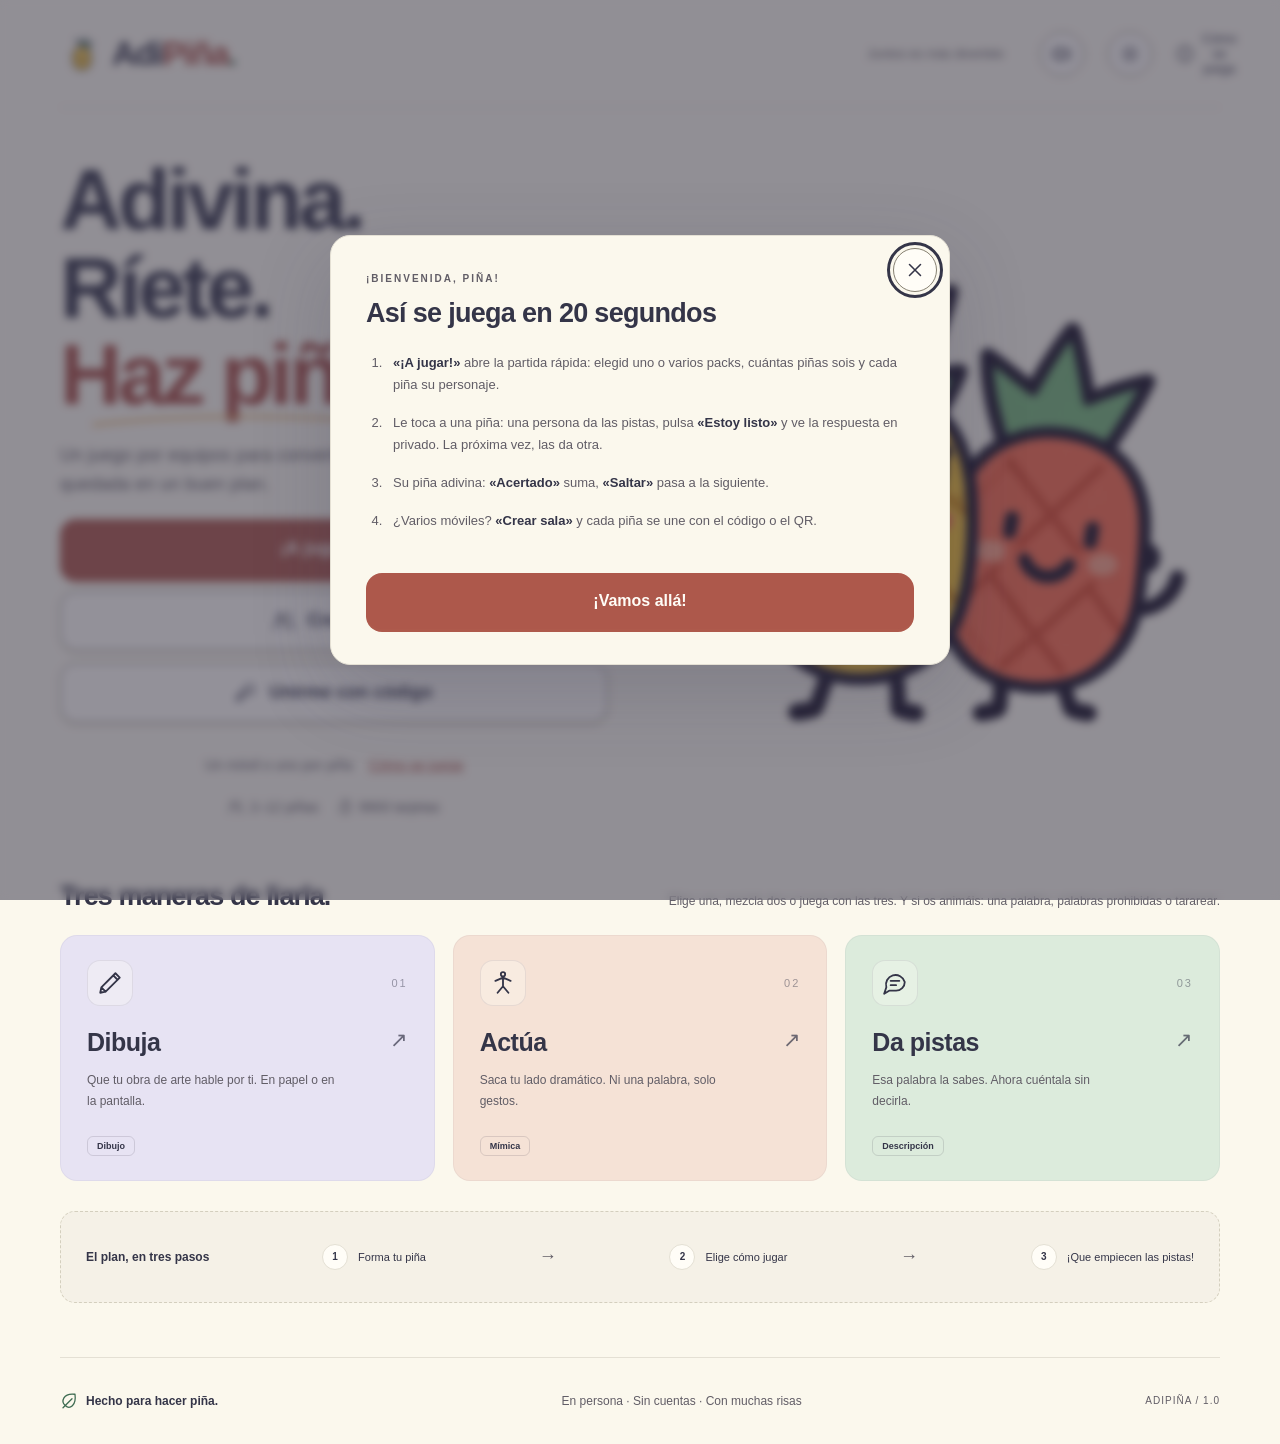
==== commit 6e36a5e5: "Privacy policy and support pages; playtest web version with card reports privacidad.html and soporte" ====
--- a/prueba/index.html
+++ b/prueba/index.html
@@ -3,7 +3,7 @@
   <head>
     <meta charset="UTF-8" />
     <meta name="robots" content="noindex, nofollow" />
-    <meta name="viewport" content="width=device-width, initial-scale=1, viewport-fit=cover" />
+    <meta name="viewport" content="width=device-width, initial-scale=1, maximum-scale=1, user-scalable=no, viewport-fit=cover" />
     <meta name="theme-color" content="#fbf8ed" />
     <meta name="description" content="Dibuja, actúa y da pistas. Forma tu piña y disfruta de un juego de adivinanzas por equipos, en un solo móvil." />
     <meta name="apple-mobile-web-app-capable" content="yes" />
--- a/prueba/styles.css
+++ b/prueba/styles.css
@@ -1,6 +1,6 @@
 :root{--paper:#fbf8ed;--ink:#343548;--muted:#615d66;--coral:#ad584b;--green:#3d6b51;--mint:#dcebdc;--lavender:#e7e3f3;--peach:#f5e2d6;--line:#e4e0d4;--white:#fffdf7;--shadow:0 6px 0 rgba(53,51,72,.06);font-family:'Segoe UI',Arial,sans-serif;color:var(--ink);background:var(--paper);font-synthesis:none}
-*{box-sizing:border-box}body{margin:0;background-image:radial-gradient(#a99d8217 .7px,transparent .7px);background-size:8px 8px}button,input,textarea,select{font:inherit}button{cursor:pointer;color:inherit}button:disabled{cursor:default;opacity:.45}button,input,textarea,select{-webkit-tap-highlight-color:transparent}button:focus-visible,a:focus-visible,input:focus-visible,textarea:focus-visible,select:focus-visible{outline:3px solid #6389cb;outline-offset:4px}button{border:0;background:none}h1,h2,h3,p{margin:0}h1,h2,h3,.brand{font-family:'Trebuchet MS','Segoe UI',sans-serif}h1{letter-spacing:-1.8px;line-height:1.05}h2{font-size:24px;letter-spacing:-.7px}h3{font-size:20px}p{line-height:1.65}small{font-size:12px;line-height:1.5;color:var(--muted)}.icon{width:22px;height:22px;display:inline-block;vertical-align:middle;flex-shrink:0}.pineapple{display:block;width:150px;height:auto}.site-header,.site-footer,main{width:min(1160px,calc(100% - 88px));margin-inline:auto}.site-header{height:108px;display:flex;align-items:center;justify-content:space-between;border-bottom:1px solid var(--line)}.brand{display:flex;align-items:center;padding:0;gap:8px;font-size:34px;font-weight:900;letter-spacing:-1.5px}.brand img{width:44px;height:48px}.brand-pina{color:var(--coral)}.brand-dot{color:var(--green)}.header-right{display:flex;align-items:center;gap:24px}.header-tagline{font-size:13px;color:var(--muted);margin-right:12px}.icon-btn{display:inline-flex;justify-content:center;align-items:center;min-width:44px;min-height:44px;padding:10px;border-radius:50%;border:1px solid var(--line);background:var(--white)}.icon-btn:hover{background:#f0ede1}.help-btn{display:flex;align-items:center;gap:8px;font-size:13px;padding:10px 0}.help-btn .icon{width:18px}.site-footer{padding:32px 0;display:flex;align-items:center;justify-content:space-between;border-top:1px solid var(--line);font-size:12px;color:var(--muted);gap:20px;margin-top:54px}.site-footer>span:first-child{display:flex;align-items:center;gap:8px;color:var(--ink);font-weight:600}.site-footer .icon{width:18px;color:var(--green)}.footer-version{font-size:10px;letter-spacing:1px;text-transform:uppercase}main:focus{outline:none}.btn{display:inline-flex;align-items:center;justify-content:center;gap:12px;min-height:50px;padding:13px 24px;border-radius:12px;font-weight:650;font-size:14px;line-height:1.4;transition:transform .15s,background .15s;white-space:normal}.btn:hover:not(:disabled){transform:translateY(-2px)}.btn:active:not(:disabled){transform:translateY(1px)}.primary{background:var(--coral);color:#fffdf7;box-shadow:0 3px 0 #ae5a4c}.primary:hover:not(:disabled){background:#c96857}.secondary{background:var(--white);border:1px solid #d6d0c2;box-shadow:0 3px 0 #e9e4d7}.dark{background:var(--ink);color:var(--white)}.success{background:var(--green);color:var(--white);box-shadow:0 3px 0 #345640}.text{background:none;min-height:44px;padding:10px 12px;box-shadow:none;font-size:13px}.text:hover{text-decoration:underline}.large{font-size:17px;min-height:58px;padding:16px 28px}.full-width{width:100%;margin-top:20px}.text-link{display:inline-flex;align-items:center;gap:7px;min-height:44px;padding:5px 0;font-size:13px;color:var(--muted)}.text-link strong{color:var(--ink)}.text-link:hover{text-decoration:underline}.text-link .icon{width:17px;height:17px}.eyebrow{display:block;font-size:10px;font-weight:750;letter-spacing:2px;color:var(--muted);line-height:1.5}.hero{display:grid;grid-template-columns:1.08fr 1fr;gap:50px;padding:72px 0 60px;align-items:center}.hero-copy>.eyebrow{display:flex;align-items:center;gap:10px;font-size:10px;letter-spacing:1.8px}.tiny-spark{font-size:23px;color:var(--green);line-height:1}.hero h1{font-size:clamp(62px,6.8vw,86px);font-weight:900;letter-spacing:-4px;line-height:1.02;margin:25px 0 28px}.coral-word{color:var(--coral);position:relative;display:inline-block}.coral-word svg{position:absolute;left:0;width:100%;height:14px;bottom:-10px;fill:none;stroke:#e9b46c;stroke-width:4;stroke-linecap:round}.hero-copy>p{font-size:16px;max-width:420px;color:var(--muted);line-height:1.75}.hero-actions{display:flex;gap:14px;margin-top:27px}.hero-actions>.primary{min-width:162px}.join-link{margin-top:15px;gap:6px;flex-wrap:wrap;font-size:12px}.hero-meta{display:flex;gap:18px;margin-top:24px;color:var(--muted);font-size:10px}.hero-meta>span{display:flex;align-items:center;gap:6px}.hero-meta .icon{width:16px;height:16px}.hero-art{position:relative;aspect-ratio:1/1.08;background:#e9eedf;border:1px solid #dce2cf;border-radius:26px;overflow:hidden;max-height:522px}.art-grid{position:absolute;inset:0;background-image:linear-gradient(#b7c1a325 1px,transparent 1px),linear-gradient(90deg,#b7c1a325 1px,transparent 1px);background-size:34px 34px}.art-caption{position:absolute;top:28px;left:27px;font-size:9px;line-height:1.6;letter-spacing:2px;color:var(--muted);font-weight:700}.art-sun{position:absolute;right:29px;top:34px;color:var(--muted);font-size:80px;line-height:1;font-family:Georgia,serif;transform:rotate(12deg)}.fruit-card{position:absolute;background:#fffaf0;border:1.5px solid var(--ink);border-radius:17px;box-shadow:5px 7px 0 #39483513;padding:17px 15px 10px;display:flex;flex-direction:column;align-items:center;width:48%;height:67%;top:21%}.fruit-card>span:first-child{font-size:10px;letter-spacing:1.8px;font-weight:800;width:100%;border-bottom:1px solid var(--line);padding-bottom:11px}.fruit-card .pineapple{width:100%;height:84%;overflow:visible}.fruit-card-footer{display:flex;align-items:center;justify-content:space-between;width:100%;font-size:8px;color:var(--muted);border-top:1px solid var(--line);padding-top:9px}.fruit-card-footer .icon{width:13px;height:13px}.fruit-card-back{left:9%;transform:rotate(-12deg);top:19%;background:#fff5ce}.fruit-card-front{right:6%;transform:rotate(11deg);top:25%;background:#fff0e7}.art-sticker{position:absolute;padding:13px 16px;border-radius:30px;font-size:13px;box-shadow:2px 4px 0 #34354814;white-space:nowrap}.sticker-one{left:3%;top:69%;background:var(--lavender);transform:rotate(-7deg);display:flex;align-items:center;gap:6px;border:1px solid #bdb6cc}.sticker-one .icon{width:18px}.sticker-two{right:5%;top:16%;background:#faf6ec;transform:rotate(9deg);border:1px solid #cac8b8}.art-loop{position:absolute;font-size:70px;right:3%;bottom:3%;color:var(--muted);transform:rotate(-30deg)}.art-bottom{position:absolute;bottom:21px;left:27px;color:var(--muted);font-size:10px;line-height:1.6}.ways-section{padding-top:6px}.section-heading{display:flex;justify-content:space-between;align-items:baseline;margin-bottom:23px;gap:15px}.section-heading h2{font-size:27px;font-weight:800;letter-spacing:-.9px}.section-heading p{font-size:12px;color:var(--muted)}.mode-preview-grid{display:grid;grid-template-columns:repeat(3,1fr);gap:18px}.lavender{background:var(--lavender)}.peach{background:var(--peach)}.mint{background:var(--mint)}.mode-preview{border:1px solid #3533480c;border-radius:17px;padding:24px 26px;position:relative;overflow:hidden}.mode-preview-top{display:flex;justify-content:space-between;align-items:center;margin-bottom:22px}.mode-icon{width:46px;height:46px;border-radius:13px;border:1px solid #35334818;display:flex;align-items:center;justify-content:center;background:#fffdf74d}.mode-icon .icon{width:26px;height:26px}.card-number{font-size:11px;letter-spacing:2px;opacity:.45}.mode-preview h3{font-size:25px;font-weight:800;letter-spacing:-.5px;display:flex;justify-content:space-between}.mode-preview h3>span{font-size:21px;font-weight:400;opacity:.7}.mode-preview p{font-size:12px;line-height:1.8;color:var(--muted);margin:13px 0 22px;max-width:250px}.mode-label{font-size:9px;font-weight:600;border:1px solid #35334826;border-radius:6px;padding:4px 9px;display:inline-block}.how-strip{display:flex;justify-content:space-between;align-items:center;padding:32px 25px;margin-top:30px;gap:12px;border:1px dashed #d4cfbe;border-radius:15px;background:#f5f1e7}.how-title{font-size:12px;font-weight:700}.how-strip>div{display:flex;align-items:center;gap:10px;font-size:11px}.how-strip b{display:flex;align-items:center;justify-content:center;font-size:10px;width:26px;height:26px;border-radius:50%;background:var(--white);border:1px solid var(--line)}.strip-arrow{color:var(--muted);font-size:18px}.resume-banner{margin-top:15px;padding:10px 15px;background:var(--mint);border-radius:10px;font-size:12px;display:flex;justify-content:space-between;align-items:center;gap:10px}
-.setup-shell{padding:30px 0 0;max-width:1000px;margin:auto}.setup-top{display:flex;align-items:center;justify-content:space-between;margin-bottom:25px}.small-tag{display:inline-flex;align-items:center;gap:6px;padding:8px 12px;border:1px solid var(--line);border-radius:8px;font-size:12px;background:var(--white);font-weight:600}.small-tag .icon{width:16px;height:16px}.stepper{display:flex;gap:12px;margin:0 0 40px}.step{flex:1;display:flex;align-items:center;gap:10px;position:relative;padding:15px 10px;border-bottom:2px solid var(--line);font-size:12px;color:var(--muted)}.step>span{border-radius:50%;width:27px;height:27px;border:1px solid #d3cfc2;display:flex;align-items:center;justify-content:center;flex-shrink:0;font-size:11px}.step .icon{width:16px}.step.active{color:var(--ink);border-color:var(--coral)}.step.active>span{background:var(--coral);color:white;border-color:var(--coral)}.step.complete>span{background:var(--mint);border-color:#c0d4bd;color:var(--green)}.page-title{margin-bottom:30px;max-width:740px}.page-title>.eyebrow{margin-bottom:12px}.page-title>h1{font-size:43px;margin-bottom:14px;font-weight:800}.page-title>p{font-size:14px;color:var(--muted);max-width:650px}.segmented{display:flex;gap:8px;background:#f0ece1;padding:6px;border:1px solid var(--line);border-radius:12px;width:fit-content;max-width:100%}.choice{border:1px solid var(--line);border-radius:12px;display:flex;flex-direction:column;position:relative;gap:6px;padding:16px 20px;text-align:left;background:var(--white);min-height:50px;flex:1}.choice>span{display:flex;align-items:center;gap:8px;font-weight:600;font-size:14px}.choice>small{max-width:90%;font-size:12px}.choice>.icon{position:absolute;right:14px;bottom:14px;color:var(--green);width:18px}.choice.selected{border-color:var(--green);background:#f2f6eb;box-shadow:inset 0 0 0 1px var(--green)}.segmented .choice{border:none;background:none;min-height:42px;white-space:nowrap;padding:10px 15px}.segmented .choice>.icon{display:none}.segmented .selected{background:var(--white);box-shadow:0 2px 4px #34354812;color:var(--green)}.segmented .choice>span{font-size:13px}.inline-field{display:flex;align-items:center;gap:24px;margin:26px 0}.inline-field>label{margin:0}.step-control{display:flex;align-items:center;gap:22px}.step-control>output{font-size:21px;font-weight:750;min-width:24px;text-align:center}.step-control .icon-btn{font-size:21px;width:40px;height:40px;min-width:40px;min-height:40px}.panel{border:1px solid var(--line);background:var(--white);border-radius:17px;padding:25px;box-shadow:var(--shadow)}label,.field-label{display:block;font-size:12px;font-weight:650;margin:16px 0 8px}label>span{font-size:10px;color:var(--muted);font-weight:400;margin-left:5px}input,textarea,select{display:block;border:1px solid #d9d4c7;border-radius:9px;background:#fcfaf4;color:var(--ink);padding:12px 13px;width:100%;font-size:14px;min-height:45px}textarea{resize:vertical;line-height:1.6}input::placeholder,textarea::placeholder{color:var(--muted);font-style:italic}select{cursor:pointer}.team-grid{display:grid;grid-template-columns:repeat(2,1fr);gap:20px}.team-editor-top{display:flex;align-items:center;justify-content:space-between}.mini-label{font-size:10px;color:var(--muted)}.team-customize{display:flex;gap:15px;align-items:center}.team-avatar{width:35%;flex-shrink:0}.team-avatar>.pineapple{width:100%;min-height:150px}.team-options{flex:1;min-width:0}.team-options>label{margin-top:15px}.team-options .field-label{font-size:10px;margin-top:15px}.swatches{display:flex;flex-wrap:wrap;gap:7px}.swatch,.ink-swatch{background:var(--swatch);width:29px;height:29px;border-radius:50%;padding:4px;border:2px solid transparent;display:flex;align-items:center;justify-content:center;box-shadow:0 0 0 1px #35334813}.swatch.selected{border-color:var(--ink);box-shadow:0 0 0 3px var(--white),0 0 0 4px var(--ink)}.swatch .icon{width:15px;height:15px;stroke-width:2.5}.accessories{display:flex;gap:5px;flex-wrap:wrap}.chip{padding:8px 10px;border:1px solid var(--line);border-radius:7px;font-size:10px;min-height:34px;background:var(--white)}.chip.selected{background:#edf2e8;border-color:#88a782;color:#375b43}.setup-nav{display:flex;justify-content:space-between;align-items:center;gap:14px;border-top:1px solid var(--line);padding-top:26px;margin-top:38px}.setup-nav>span{font-size:11px;color:var(--muted)}.field-group{margin-top:30px}.field-group>h2{font-size:20px;margin-bottom:15px}.choices-row{display:flex;gap:15px}.hint{font-size:12px;color:var(--muted);line-height:1.65;margin-top:12px}.notice{padding:16px 20px;border:1px solid #cddbc5;background:#edf2e7;border-radius:12px;display:flex;align-items:center;gap:10px;font-size:12px;line-height:1.7;margin:22px 0}.notice>.icon{width:20px;color:var(--green)}.notice strong{font-weight:700}.random-panel{margin:22px 0}.random-panel>label:first-child{margin-top:0}.random-controls{display:flex;align-items:flex-end;gap:15px}.random-controls label:first-child{flex:1}.random-controls label:nth-child(2){max-width:130px}.random-controls .btn{margin-bottom:0}.member-list{margin-top:15px}.member-list label{display:flex;align-items:center;justify-content:space-between;gap:15px;margin:7px 0;font-size:12px;border-top:1px solid var(--line);padding-top:7px}.member-list label>span{color:var(--ink);font-size:12px;margin:0;font-weight:500}.member-list select{width:55%;font-size:12px;padding:8px}.mode-select-grid{display:grid;grid-template-columns:repeat(3,1fr);gap:18px}.mode-select{position:relative;text-align:left;padding:30px 24px;border-radius:17px;border:2px solid transparent;box-shadow:var(--shadow);min-height:250px}.mode-select.selected{border-color:var(--ink)}.select-check{position:absolute;top:22px;right:20px;border:1px solid #35334830;border-radius:50%;width:26px;height:26px;font-size:12px;display:flex;align-items:center;justify-content:center}.mode-select.selected .select-check{background:var(--ink);color:white}.mode-select h2{margin:25px 0 12px}.mode-select p{font-size:12px;color:var(--muted)}.content-toolbar{display:flex;align-items:center;justify-content:space-between;margin-bottom:18px}.count-badge{border:1px solid #cbdac5;background:#edf4e7;color:#456b4b;padding:8px 12px;border-radius:8px;font-size:12px;font-weight:600}.category-grid{display:grid;grid-template-columns:repeat(3,1fr);gap:12px}.category{display:flex;align-items:center;gap:13px;min-height:76px;padding:16px;background:var(--white);border:1px solid var(--line);border-radius:12px;text-align:left}.category>span:nth-child(2){flex:1;font-size:12px;font-weight:650}.category>span:nth-child(2) small{display:block;font-size:10px;font-weight:400}.category>.icon{color:var(--muted);width:22px}.category-check{width:22px;height:22px;border:1px solid var(--line);border-radius:6px;display:flex;align-items:center;justify-content:center;font-size:14px;color:var(--muted);flex-shrink:0}.category-check .icon{width:15px;height:15px}.category.selected{border-color:#96ad8d;background:#f1f5eb}.category.selected>.icon{color:var(--green)}.category.selected .category-check{background:var(--green);color:white;border-color:var(--green)}.subcategories{display:flex;align-items:center;gap:8px;margin-top:18px;flex-wrap:wrap}.subcategories>span{font-size:12px;margin-right:10px;color:var(--muted)}.difficulty .choice{min-width:85px;justify-content:center;align-items:center}.custom-banner{display:flex;align-items:center;gap:18px;padding:24px;background:#f5e9d8;border:1px dashed #d8bfa0;border-radius:15px;margin-top:30px}.custom-icon{width:45px;height:45px;border-radius:50%;background:#fdf6e8;display:flex;align-items:center;justify-content:center;flex-shrink:0}.custom-banner>div{flex:1}.custom-banner h3{font-size:17px;margin-bottom:5px}.custom-banner p{font-size:12px;color:var(--muted)}.rules-grid{display:grid;grid-template-columns:repeat(2,1fr);gap:20px}.rules-grid h2{font-size:20px;display:flex;align-items:center;gap:10px;margin-bottom:20px}.rules-grid .segmented{width:100%;margin-bottom:15px}.rules-grid .choice{padding-inline:12px}.choices-stack{display:flex;flex-direction:column;gap:10px}.review-teams{display:flex;justify-content:center;flex-wrap:wrap;gap:30px;margin:15px 0 35px}.review-teams article{text-align:center;max-width:175px;flex:1;min-width:125px}.review-teams .pineapple{width:130px;margin:0 auto 5px}.review-teams h3{font-size:17px;margin-bottom:7px;overflow-wrap:anywhere}.review-teams p{font-size:11px;color:var(--muted)}.review-details{display:grid;grid-template-columns:1fr 1fr;gap:26px}.review-details>div{display:flex;flex-direction:column;gap:7px}.review-details span{font-size:10px;text-transform:uppercase;letter-spacing:1px;color:var(--muted)}.review-details strong{font-size:14px;font-weight:650}.error-box{border:1px solid #d58c7c;background:#fbede7;color:#913e30;border-radius:12px;padding:16px 20px;font-size:13px;margin:15px 0}.error-box p+p{margin-top:6px}.narrow-shell{max-width:700px;margin:55px auto 0}.join-panel{max-width:480px;margin:auto}.join-panel>label:first-child{margin-top:0}.code-input{font-size:36px;text-align:center;letter-spacing:12px;font-weight:700;padding-left:25px;margin-bottom:20px}.join-panel>.btn{width:100%}.join-team-grid{display:grid;grid-template-columns:repeat(3,1fr);gap:12px}.join-team{background:var(--white);border:1px solid var(--line);border-radius:15px;padding:12px;display:flex;flex-direction:column;align-items:center;gap:5px}.join-team.selected{border:2px solid var(--green);padding:11px;background:#f2f6eb}.join-team .pineapple{width:90px}.join-team strong{font-size:12px}.check-chip{display:flex;align-items:center;gap:5px;font-weight:400;font-size:12px}.check-chip input{width:18px;min-height:18px;accent-color:var(--green)}.room-badge{display:flex;align-items:center;gap:8px;font-size:12px;font-weight:650}.room-badge .icon{width:17px;color:var(--green)}.room-badge.disconnected{color:#ad4835}.room-code-panel{display:flex;align-items:center;justify-content:center;flex-direction:column;border:1px dashed #b6c5a9;background:#e9f0e2;border-radius:20px;padding:25px;gap:10px;margin:25px 0}.room-code-panel>span{font-size:10px;letter-spacing:2px;color:var(--muted);font-weight:700}.room-code-panel>strong{font-size:62px;letter-spacing:10px;padding-left:10px;font-family:'Trebuchet MS',sans-serif}.room-code-panel>small{margin-top:7px}.lobby-team-grid{display:grid;grid-template-columns:repeat(3,1fr);gap:17px}.lobby-team{text-align:center;display:flex;align-items:center;flex-direction:column;gap:10px}.lobby-team>.pineapple{width:110px}.lobby-team h3{font-size:17px;overflow-wrap:anywhere}.lobby-team p{font-size:11px;color:var(--muted)}.status-pill{font-size:10px;border-radius:20px;padding:7px 12px;background:#efece3;color:var(--muted);display:flex;align-items:center;gap:5px}.status-pill.ready{background:#e4efdc;color:#3f6646}.status-pill .icon{width:13px;height:13px}.lobby-team>.btn{font-size:11px;width:100%;padding:8px 9px;min-height:40px;margin-top:auto}.lobby-actions{display:flex;flex-direction:column;align-items:center;gap:14px;margin-top:25px}.centered{text-align:center}.game-shell{max-width:850px;margin:30px auto 0}.game-top{display:flex;align-items:center;justify-content:space-between;gap:15px;margin-bottom:22px}.game-team{display:flex;align-items:center;gap:10px;font-size:13px;font-weight:650;flex:1;justify-content:center;min-width:0;overflow-wrap:anywhere}.game-team>.pineapple{width:35px;height:44px}.game-team>strong{font-size:11px;padding:6px 9px;border:1px solid var(--line);border-radius:8px;white-space:nowrap}.handoff-card{border:1px solid var(--line);background:var(--white);border-radius:24px;padding:30px;display:flex;align-items:center;flex-direction:column;text-align:center;box-shadow:var(--shadow)}.handoff-fruit{width:160px;margin:10px 0}.handoff-card h1{font-size:40px;overflow-wrap:anywhere;max-width:100%}.handoff-instruction{font-size:17px;margin:15px 0 20px;color:var(--muted)}.handoff-instruction strong{color:var(--ink)}.private-note{display:flex;align-items:center;gap:10px;font-size:14px;background:#f2eee5;padding:13px 18px;border-radius:10px}.round-mode{font-size:12px;margin-top:20px;max-width:530px;color:var(--muted)}.round-mode>.icon{width:17px;margin-right:5px}.handoff-card>.btn{min-width:230px;margin:25px 0 16px}.handoff-card>small{font-size:10px}.waiting-dots{font-size:14px;color:var(--green);padding:25px}.waiting-dots>span{animation:pulse 1.3s infinite}.game-score-strip{display:flex;flex-wrap:wrap;justify-content:center;gap:10px;margin:22px 0}.game-score-strip>span{display:flex;gap:10px;align-items:center;font-size:11px;padding:8px 13px;border:1px solid var(--line);border-radius:9px;background:var(--white)}.game-score-strip>span.current{border-color:#88a982;background:#eef3e8}.game-score-strip i{width:9px;height:9px;border-radius:50%;flex-shrink:0}.game-score-strip b{border-left:1px solid var(--line);padding-left:10px}.play-card{border:1px solid #35334815;border-radius:24px;padding:28px;box-shadow:var(--shadow)}.play-card-top{display:flex;align-items:center;justify-content:space-between;gap:15px}.mode-pill{display:inline-flex;align-items:center;gap:8px;border-radius:8px;padding:9px 13px;background:#fffdf760;border:1px solid #35334818;font-size:12px;font-weight:650}.mode-pill .icon{width:18px;height:18px}.turn-points{font-size:11px;color:var(--muted)}.timer-block{max-width:230px;margin:20px auto;text-align:center}.timer-label{font-size:9px;letter-spacing:2px;color:var(--muted)}.timer-block>strong{font-family:'Trebuchet MS',sans-serif;font-variant-numeric:tabular-nums;font-size:45px;display:block;letter-spacing:-1.5px;line-height:1.2;margin:7px 0 12px}.time-track{height:5px;background:#35334815;border-radius:5px;overflow:hidden}.time-track>i{display:block;height:100%;background:var(--ink);border-radius:5px;transition:width .1s linear}.urgent>strong{color:#b13e31}.urgent .time-track>i{background:#b13e31}.answer-area{display:flex;flex-direction:column;align-items:center;justify-content:center;text-align:center;min-height:270px;padding:25px 20px 30px}.answer-area>.eyebrow{font-size:10px;margin-bottom:20px}.answer{font-size:clamp(30px,4.5vw,53px);line-height:1.15;overflow-wrap:anywhere;max-width:100%;margin-bottom:18px}.difficulty-tag{font-size:10px;border:1px solid #35334825;border-radius:20px;padding:4px 10px}.card-rule{font-size:12px;margin-top:24px;max-width:550px;color:var(--muted)}.answer-area>.btn{margin-top:20px}.game-controls{display:grid;grid-template-columns:1.4fr 1fr 56px;gap:12px;margin-top:15px}.game-controls>.btn{font-size:17px;min-height:65px}.game-controls .pause-control{padding:12px}.game-controls>.btn span{font-size:11px;opacity:.75;align-self:center;margin-left:auto}.privacy-card{display:flex;flex-direction:column;align-items:center;justify-content:center;text-align:center;min-height:475px;padding:35px;background:var(--white);border:1px solid var(--line);border-radius:24px;gap:20px}.privacy-card h1{font-size:42px}.privacy-card p{font-size:14px;color:var(--muted);max-width:450px}.privacy-symbol{width:75px;height:75px;background:var(--lavender);border-radius:50%;display:flex;align-items:center;justify-content:center;margin-bottom:15px}.privacy-symbol .icon{width:30px;height:30px}.paused-time{font-size:21px;font-variant-numeric:tabular-nums;margin-bottom:15px}.small-fruit{width:125px}.stack-actions{display:flex;flex-direction:column;gap:14px;width:100%;max-width:360px;margin-top:10px}.privacy-card small{margin-top:5px}.waiting-card{text-align:center;min-height:475px}.waiting-content{display:flex;flex-direction:column;align-items:center;gap:15px;margin:20px 0}.waiting-content>.pineapple{width:135px}.waiting-content h1{font-size:30px}.waiting-content p{font-size:13px;color:var(--muted)}.summary-shell{max-width:900px;margin:45px auto 0}.turn-stats{display:flex;gap:18px;margin-bottom:35px}.turn-stats>div{flex:1;border:1px solid var(--line);border-radius:15px;padding:20px;background:var(--white);text-align:center}.turn-stats>div:last-child{background:var(--mint);border-color:#c3d4ba}.turn-stats strong{display:block;font-size:38px;font-family:'Trebuchet MS',sans-serif;margin-bottom:5px}.turn-stats span{font-size:11px;color:var(--muted)}.summary-grid{display:grid;grid-template-columns:1.1fr 1fr;gap:25px;align-items:start;margin-bottom:30px}.summary-grid h2{font-size:21px;margin-bottom:17px}.ranking{list-style:none;margin:0;padding:0;border:1px solid var(--line);border-radius:15px;overflow:hidden;background:var(--white);text-align:left}.ranking li{display:flex;align-items:center;gap:13px;padding:12px 18px}.ranking li+li{border-top:1px solid var(--line)}.ranking-position{font-size:13px;min-width:22px;color:var(--muted);font-weight:650}.ranking-position>.icon{color:var(--muted)}.ranking .pineapple{width:48px;height:58px}.ranking li>div{flex:1;min-width:0}.ranking li strong{font-size:13px;display:block;overflow-wrap:anywhere}.ranking li small{display:block;font-size:10px;margin-top:5px}.ranking li>b{font-size:24px;font-family:'Trebuchet MS',sans-serif;text-align:center;font-variant-numeric:tabular-nums}.ranking li>b small{font-size:9px;font-weight:400;font-family:'Segoe UI',sans-serif;letter-spacing:0}.turn-log>div{display:flex;align-items:center;justify-content:space-between;gap:12px;border-top:1px solid var(--line);padding:12px 0;font-size:12px}.turn-log>div>small{font-size:10px;white-space:nowrap}.result-correct{color:var(--green)}.result-skipped{color:var(--muted)}.result-pending{color:var(--muted)}.finished-shell{text-align:center;max-width:700px;margin:40px auto 0}.winner-fruits{display:flex;align-items:center;justify-content:center;position:relative;flex-wrap:wrap;margin:25px 0}.winner-fruits>.pineapple{width:150px}.winner-spark{position:absolute;top:15px;right:20%;color:var(--muted);font-size:40px;transform:rotate(20deg)}.winner-label{display:inline-flex;align-items:center;gap:8px;border:1px solid #d8c490;background:#f4ebd0;color:var(--muted);border-radius:25px;padding:9px 15px;font-size:12px;margin-bottom:20px}.winner-label>.icon{width:18px;height:18px}.finished-shell>h1{font-size:45px;overflow-wrap:anywhere}.finished-shell>p{font-size:14px;color:var(--muted);margin-top:15px}.final-ranking{max-width:540px;margin:30px auto}.finished-actions{display:flex;justify-content:center;gap:15px;margin-bottom:20px;flex-wrap:wrap}.finished-shell>small{font-size:11px}.canvas-card .timer-block{margin:10px auto;max-width:160px}.canvas-card .timer-block>strong{font-size:32px;margin:2px 0 5px}.canvas-card .timer-label{font-size:8px}.canvas-card .game-controls>.btn{min-height:55px}.canvas-area{margin-top:15px}.drawing-toolbar{display:flex;align-items:center;justify-content:space-between;gap:14px;margin-bottom:12px;flex-wrap:wrap}.ink-colors{display:flex;gap:9px}.ink-swatch{width:27px;height:27px;border:2px solid #fff7}.ink-swatch.selected{box-shadow:0 0 0 2px var(--ink)}.stroke-width{display:flex;align-items:center;gap:8px;margin:0;font-size:10px}.stroke-width>input{width:75px;padding:0;min-height:30px;accent-color:var(--ink);border:none}.draw-tools{display:flex;gap:8px}.draw-tools>.icon-btn{width:35px;height:35px;min-width:35px;min-height:35px;padding:8px}.draw-tools>.selected{border-color:var(--ink);background:#ddd6ed}.draw-tools .icon{width:17px;height:17px}#draw-canvas{width:100%;height:min(37vh,340px);min-height:220px;background:#fffdf8;border:1px solid #d0c8dc;border-radius:12px;touch-action:none;display:block;cursor:crosshair}.canvas-area>.hint{font-size:10px;text-align:center;margin-top:8px}dialog{max-width:620px;width:calc(100% - 36px);max-height:90dvh;overflow:auto;border:1px solid var(--line);border-radius:20px;padding:35px;background:var(--paper);color:var(--ink);box-shadow:0 25px 80px #35334830}dialog::backdrop{background:#35334888;backdrop-filter:blur(4px)}dialog .dialog-close{position:absolute;right:12px;top:12px;min-width:34px;min-height:34px;width:34px;height:34px;padding:8px}dialog>h2{font-size:27px;margin:12px 22px 15px 0}dialog>p{font-size:13px;color:var(--muted)}dialog>.eyebrow{padding-right:30px}.help-list{padding-left:20px;font-size:13px;line-height:1.7;color:var(--muted)}.help-list>li{padding:8px 0 8px 7px}.help-list strong{color:var(--ink)}.custom-list{max-height:450px;overflow:auto;margin-top:20px}.custom-list>div{display:flex;justify-content:space-between;align-items:center;gap:12px;font-size:13px;padding:12px 0;border-top:1px solid var(--line)}.custom-list small{display:block;font-size:10px;margin-top:3px}.custom-list .icon-btn{border:none;background:none}.custom-list .icon{width:18px;height:18px}#toast{position:fixed;z-index:1000;bottom:max(22px,env(safe-area-inset-bottom));left:50%;transform:translate(-50%,20px);max-width:min(500px,calc(100% - 32px));background:var(--ink);color:var(--white);padding:15px 22px;border-radius:12px;font-size:13px;text-align:center;opacity:0;transition:opacity .2s,transform .2s;pointer-events:none;box-shadow:0 7px 24px #35334830}#toast.visible{opacity:1;transform:translate(-50%,0)}@keyframes pulse{50%{opacity:.25}}@media(min-width:1400px){.hero{gap:80px}.hero-art{max-height:522px}.hero h1{font-size:88px}}@media(max-width:1000px){.site-header,.site-footer,main{width:calc(100% - 48px)}.hero{gap:25px;padding-top:50px}.hero h1{font-size:69px}.hero-copy>p{font-size:14px}.hero-meta{flex-wrap:wrap;gap:10px}.header-tagline{display:none}.fruit-card{padding:12px 10px 9px}.fruit-card>span:first-child{font-size:8px}.art-sun{font-size:60px}.art-caption{font-size:8px;left:20px;top:20px}.art-bottom{font-size:9px;bottom:14px;left:20px}.sticker-one{font-size:11px;padding:10px}.sticker-two{font-size:11px;padding:10px}.mode-preview{padding:22px}.how-strip{padding:24px 18px}.how-title{max-width:95px}.team-customize{gap:12px}.team-editor{padding:20px}.team-avatar{width:30%}.swatches{gap:7px}.swatch{width:25px;height:25px}.category-grid{grid-template-columns:repeat(3,1fr)}.step{gap:7px;padding-inline:0}.step strong{font-size:11px}.mode-select{padding:25px 20px}.lobby-team-grid{grid-template-columns:repeat(3,1fr)}}
+*{box-sizing:border-box}body{margin:0;background-image:radial-gradient(#a99d8217 .7px,transparent .7px);background-size:8px 8px}button,input,textarea,select{font:inherit}button{cursor:pointer;color:inherit}button:disabled{cursor:default;opacity:.45}button,input,textarea,select{-webkit-tap-highlight-color:transparent}button:focus-visible,a:focus-visible,input:focus-visible,textarea:focus-visible,select:focus-visible{outline:3px solid #6389cb;outline-offset:4px}button{border:0;background:none}h1,h2,h3,p{margin:0}h1,h2,h3,.brand{font-family:'Trebuchet MS','Segoe UI',sans-serif}h1{letter-spacing:-1.8px;line-height:1.05}h2{font-size:24px;letter-spacing:-.7px}h3{font-size:20px}p{line-height:1.65}small{font-size:12px;line-height:1.5;color:var(--muted)}.icon{width:22px;height:22px;display:inline-block;vertical-align:middle;flex-shrink:0}.pineapple{display:block;width:150px;height:auto}.site-header,.site-footer,main{width:min(1160px,calc(100% - 88px));margin-inline:auto}.site-header{height:108px;display:flex;align-items:center;justify-content:space-between;border-bottom:1px solid var(--line)}.brand{display:flex;align-items:center;padding:0;gap:8px;font-size:34px;font-weight:900;letter-spacing:-1.5px}.brand img{width:44px;height:48px}.brand-pina{color:var(--coral)}.brand-dot{color:var(--green)}.header-right{display:flex;align-items:center;gap:24px}.header-tagline{font-size:13px;color:var(--muted);margin-right:12px}.icon-btn{display:inline-flex;justify-content:center;align-items:center;min-width:44px;min-height:44px;padding:10px;border-radius:50%;border:1px solid var(--line);background:var(--white)}.icon-btn:hover{background:#f0ede1}.help-btn{display:flex;align-items:center;gap:8px;font-size:13px;padding:10px 0}.help-btn .icon{width:18px}.site-footer{padding:32px 0;display:flex;align-items:center;justify-content:space-between;border-top:1px solid var(--line);font-size:12px;color:var(--muted);gap:20px;margin-top:54px}.site-footer>span:first-child{display:flex;align-items:center;gap:8px;color:var(--ink);font-weight:600}.site-footer .icon{width:18px;color:var(--green)}.footer-version{font-size:10px;letter-spacing:1px;text-transform:uppercase}main:focus{outline:none}a.btn{text-decoration:none;color:inherit}.btn{display:inline-flex;align-items:center;justify-content:center;gap:12px;min-height:50px;padding:13px 24px;border-radius:12px;font-weight:650;font-size:14px;line-height:1.4;transition:transform .15s,background .15s;white-space:normal}.btn:hover:not(:disabled){transform:translateY(-2px)}.btn:active:not(:disabled){transform:translateY(1px)}.primary{background:var(--coral);color:#fffdf7;box-shadow:0 3px 0 #ae5a4c}.primary:hover:not(:disabled){background:#c96857}.secondary{background:var(--white);border:1px solid #d6d0c2;box-shadow:0 3px 0 #e9e4d7}.dark{background:var(--ink);color:var(--white)}.success{background:var(--green);color:var(--white);box-shadow:0 3px 0 #345640}.text{background:none;min-height:44px;padding:10px 12px;box-shadow:none;font-size:13px}.text:hover{text-decoration:underline}.large{font-size:17px;min-height:58px;padding:16px 28px}.full-width{width:100%;margin-top:20px}.text-link{display:inline-flex;align-items:center;gap:7px;min-height:44px;padding:5px 0;font-size:13px;color:var(--muted)}.text-link strong{color:var(--ink)}.text-link:hover{text-decoration:underline}.text-link .icon{width:17px;height:17px}.eyebrow{display:block;font-size:10px;font-weight:750;letter-spacing:2px;color:var(--muted);line-height:1.5}.hero{display:grid;grid-template-columns:1.08fr 1fr;gap:50px;padding:72px 0 60px;align-items:center}.hero-copy>.eyebrow{display:flex;align-items:center;gap:10px;font-size:10px;letter-spacing:1.8px}.tiny-spark{font-size:23px;color:var(--green);line-height:1}.hero h1{font-size:clamp(62px,6.8vw,86px);font-weight:900;letter-spacing:-4px;line-height:1.02;margin:25px 0 28px}.coral-word{color:var(--coral);position:relative;display:inline-block}.coral-word svg{position:absolute;left:0;width:100%;height:14px;bottom:-10px;fill:none;stroke:#e9b46c;stroke-width:4;stroke-linecap:round}.hero-copy>p{font-size:16px;max-width:420px;color:var(--muted);line-height:1.75}.hero-actions{display:flex;gap:14px;margin-top:27px}.hero-actions>.primary{min-width:162px}.join-link{margin-top:15px;gap:6px;flex-wrap:wrap;font-size:12px}.hero-meta{display:flex;gap:18px;margin-top:24px;color:var(--muted);font-size:10px}.hero-meta>span{display:flex;align-items:center;gap:6px}.hero-meta .icon{width:16px;height:16px}.hero-art{position:relative;aspect-ratio:1/1.08;background:#e9eedf;border:1px solid #dce2cf;border-radius:26px;overflow:hidden;max-height:522px}.art-grid{position:absolute;inset:0;background-image:linear-gradient(#b7c1a325 1px,transparent 1px),linear-gradient(90deg,#b7c1a325 1px,transparent 1px);background-size:34px 34px}.art-caption{position:absolute;top:28px;left:27px;font-size:9px;line-height:1.6;letter-spacing:2px;color:var(--muted);font-weight:700}.art-sun{position:absolute;right:29px;top:34px;color:var(--muted);font-size:80px;line-height:1;font-family:Georgia,serif;transform:rotate(12deg)}.fruit-card{position:absolute;background:#fffaf0;border:1.5px solid var(--ink);border-radius:17px;box-shadow:5px 7px 0 #39483513;padding:17px 15px 10px;display:flex;flex-direction:column;align-items:center;width:48%;height:67%;top:21%}.fruit-card>span:first-child{font-size:10px;letter-spacing:1.8px;font-weight:800;width:100%;border-bottom:1px solid var(--line);padding-bottom:11px}.fruit-card .pineapple{width:100%;height:84%;overflow:visible}.fruit-card-footer{display:flex;align-items:center;justify-content:space-between;width:100%;font-size:8px;color:var(--muted);border-top:1px solid var(--line);padding-top:9px}.fruit-card-footer .icon{width:13px;height:13px}.fruit-card-back{left:9%;transform:rotate(-12deg);top:19%;background:#fff5ce}.fruit-card-front{right:6%;transform:rotate(11deg);top:25%;background:#fff0e7}.art-sticker{position:absolute;padding:13px 16px;border-radius:30px;font-size:13px;box-shadow:2px 4px 0 #34354814;white-space:nowrap}.sticker-one{left:3%;top:69%;background:var(--lavender);transform:rotate(-7deg);display:flex;align-items:center;gap:6px;border:1px solid #bdb6cc}.sticker-one .icon{width:18px}.sticker-two{right:5%;top:16%;background:#faf6ec;transform:rotate(9deg);border:1px solid #cac8b8}.art-loop{position:absolute;font-size:70px;right:3%;bottom:3%;color:var(--muted);transform:rotate(-30deg)}.art-bottom{position:absolute;bottom:21px;left:27px;color:var(--muted);font-size:10px;line-height:1.6}.ways-section{padding-top:6px}.section-heading{display:flex;justify-content:space-between;align-items:baseline;margin-bottom:23px;gap:15px}.section-heading h2{font-size:27px;font-weight:800;letter-spacing:-.9px}.section-heading p{font-size:12px;color:var(--muted)}.mode-preview-grid{display:grid;grid-template-columns:repeat(3,1fr);gap:18px}.lavender{background:var(--lavender)}.peach{background:var(--peach)}.mint{background:var(--mint)}.mode-preview{border:1px solid #3533480c;border-radius:17px;padding:24px 26px;position:relative;overflow:hidden}.mode-preview-top{display:flex;justify-content:space-between;align-items:center;margin-bottom:22px}.mode-icon{width:46px;height:46px;border-radius:13px;border:1px solid #35334818;display:flex;align-items:center;justify-content:center;background:#fffdf74d}.mode-icon .icon{width:26px;height:26px}.card-number{font-size:11px;letter-spacing:2px;opacity:.45}.mode-preview h3{font-size:25px;font-weight:800;letter-spacing:-.5px;display:flex;justify-content:space-between}.mode-preview h3>span{font-size:21px;font-weight:400;opacity:.7}.mode-preview p{font-size:12px;line-height:1.8;color:var(--muted);margin:13px 0 22px;max-width:250px}.mode-label{font-size:9px;font-weight:600;border:1px solid #35334826;border-radius:6px;padding:4px 9px;display:inline-block}.how-strip{display:flex;justify-content:space-between;align-items:center;padding:32px 25px;margin-top:30px;gap:12px;border:1px dashed #d4cfbe;border-radius:15px;background:#f5f1e7}.how-title{font-size:12px;font-weight:700}.how-strip>div{display:flex;align-items:center;gap:10px;font-size:11px}.how-strip b{display:flex;align-items:center;justify-content:center;font-size:10px;width:26px;height:26px;border-radius:50%;background:var(--white);border:1px solid var(--line)}.strip-arrow{color:var(--muted);font-size:18px}.resume-banner{margin-top:15px;padding:10px 15px;background:var(--mint);border-radius:10px;font-size:12px;display:flex;justify-content:space-between;align-items:center;gap:10px}
+.setup-shell{padding:30px 0 0;max-width:1000px;margin:auto}.setup-top{display:flex;align-items:center;justify-content:space-between;margin-bottom:25px}.small-tag{display:inline-flex;align-items:center;gap:6px;padding:8px 12px;border:1px solid var(--line);border-radius:8px;font-size:12px;background:var(--white);font-weight:600}.small-tag .icon{width:16px;height:16px}.stepper{display:flex;gap:12px;margin:0 0 40px}.step{flex:1;display:flex;align-items:center;gap:10px;position:relative;padding:15px 10px;border-bottom:2px solid var(--line);font-size:12px;color:var(--muted)}.step>span{border-radius:50%;width:27px;height:27px;border:1px solid #d3cfc2;display:flex;align-items:center;justify-content:center;flex-shrink:0;font-size:11px}.step .icon{width:16px}.step.active{color:var(--ink);border-color:var(--coral)}.step.active>span{background:var(--coral);color:white;border-color:var(--coral)}.step.complete>span{background:var(--mint);border-color:#c0d4bd;color:var(--green)}.page-title{margin-bottom:30px;max-width:740px}.page-title>.eyebrow{margin-bottom:12px}.page-title>h1{font-size:43px;margin-bottom:14px;font-weight:800}.page-title>p{font-size:14px;color:var(--muted);max-width:650px}.segmented{display:flex;gap:8px;background:#f0ece1;padding:6px;border:1px solid var(--line);border-radius:12px;width:fit-content;max-width:100%}.choice{border:1px solid var(--line);border-radius:12px;display:flex;flex-direction:column;position:relative;gap:6px;padding:16px 20px;text-align:left;background:var(--white);min-height:50px;flex:1}.choice>span{display:flex;align-items:center;gap:8px;font-weight:600;font-size:14px}.choice>small{max-width:90%;font-size:12px}.choice>.icon{position:absolute;right:14px;bottom:14px;color:var(--green);width:18px}.choice.selected{border-color:var(--green);background:#f2f6eb;box-shadow:inset 0 0 0 1px var(--green)}.segmented .choice{border:none;background:none;min-height:42px;white-space:nowrap;padding:10px 15px}.segmented .choice>.icon{display:none}.segmented .selected{background:var(--white);box-shadow:0 2px 4px #34354812;color:var(--green)}.segmented .choice>span{font-size:13px}.inline-field{display:flex;align-items:center;gap:24px;margin:26px 0}.inline-field>label{margin:0}.step-control{display:flex;align-items:center;gap:22px}.step-control>output{font-size:21px;font-weight:750;min-width:24px;text-align:center}.step-control .icon-btn{font-size:21px;width:40px;height:40px;min-width:40px;min-height:40px}.panel{border:1px solid var(--line);background:var(--white);border-radius:17px;padding:25px;box-shadow:var(--shadow)}label,.field-label{display:block;font-size:12px;font-weight:650;margin:16px 0 8px}label>span{font-size:10px;color:var(--muted);font-weight:400;margin-left:5px}input,textarea,select{display:block;border:1px solid #d9d4c7;border-radius:9px;background:#fcfaf4;color:var(--ink);padding:12px 13px;width:100%;font-size:14px;min-height:45px}textarea{resize:vertical;line-height:1.6}input::placeholder,textarea::placeholder{color:var(--muted);font-style:italic}select{cursor:pointer}.team-grid{display:grid;grid-template-columns:repeat(2,1fr);gap:20px}.team-editor-top{display:flex;align-items:center;justify-content:space-between}.mini-label{font-size:10px;color:var(--muted)}.team-customize{display:flex;gap:15px;align-items:center}.team-avatar{width:35%;flex-shrink:0}.team-avatar>.pineapple{width:100%;min-height:150px}.team-options{flex:1;min-width:0}.team-options>label{margin-top:15px}.team-options .field-label{font-size:10px;margin-top:15px}.swatches{display:flex;flex-wrap:wrap;gap:7px}.swatch,.ink-swatch{background:var(--swatch);width:29px;height:29px;border-radius:50%;padding:4px;border:2px solid transparent;display:flex;align-items:center;justify-content:center;box-shadow:0 0 0 1px #35334813}.swatch.selected{border-color:var(--ink);box-shadow:0 0 0 3px var(--white),0 0 0 4px var(--ink)}.swatch .icon{width:15px;height:15px;stroke-width:2.5}.accessories{display:flex;gap:5px;flex-wrap:wrap}.chip{padding:8px 10px;border:1px solid var(--line);border-radius:7px;font-size:10px;min-height:34px;background:var(--white)}.chip.selected{background:#edf2e8;border-color:#88a782;color:#375b43}.setup-nav{display:flex;justify-content:space-between;align-items:center;gap:14px;border-top:1px solid var(--line);padding-top:26px;margin-top:38px}.setup-nav>span{font-size:11px;color:var(--muted)}.field-group{margin-top:30px}.field-group>h2{font-size:20px;margin-bottom:15px}.choices-row{display:flex;gap:15px}.hint{font-size:12px;color:var(--muted);line-height:1.65;margin-top:12px}.notice{padding:16px 20px;border:1px solid #cddbc5;background:#edf2e7;border-radius:12px;display:flex;align-items:center;gap:10px;font-size:12px;line-height:1.7;margin:22px 0}.notice>.icon{width:20px;color:var(--green)}.notice strong{font-weight:700}.random-panel{margin:22px 0}.random-panel>label:first-child{margin-top:0}.random-controls{display:flex;align-items:flex-end;gap:15px}.random-controls label:first-child{flex:1}.random-controls label:nth-child(2){max-width:130px}.random-controls .btn{margin-bottom:0}.member-list{margin-top:15px}.member-list label{display:flex;align-items:center;justify-content:space-between;gap:15px;margin:7px 0;font-size:12px;border-top:1px solid var(--line);padding-top:7px}.member-list label>span{color:var(--ink);font-size:12px;margin:0;font-weight:500}.member-list select{width:55%;font-size:12px;padding:8px}.mode-select-grid{display:grid;grid-template-columns:repeat(3,1fr);gap:18px}.mode-select{position:relative;text-align:left;padding:30px 24px;border-radius:17px;border:2px solid transparent;box-shadow:var(--shadow);min-height:250px}.mode-select.selected{border-color:var(--ink)}.select-check{position:absolute;top:22px;right:20px;border:1px solid #35334830;border-radius:50%;width:26px;height:26px;font-size:12px;display:flex;align-items:center;justify-content:center}.mode-select.selected .select-check{background:var(--ink);color:white}.mode-select h2{margin:25px 0 12px}.mode-select p{font-size:12px;color:var(--muted)}.content-toolbar{display:flex;align-items:center;justify-content:space-between;margin-bottom:18px}.count-badge{border:1px solid #cbdac5;background:#edf4e7;color:#456b4b;padding:8px 12px;border-radius:8px;font-size:12px;font-weight:600}.category-grid{display:grid;grid-template-columns:repeat(3,1fr);gap:12px}.category{display:flex;align-items:center;gap:13px;min-height:76px;padding:16px;background:var(--white);border:1px solid var(--line);border-radius:12px;text-align:left}.category>span:nth-child(2){flex:1;font-size:12px;font-weight:650}.category>span:nth-child(2) small{display:block;font-size:10px;font-weight:400}.category>.icon{color:var(--muted);width:22px}.category-check{width:22px;height:22px;border:1px solid var(--line);border-radius:6px;display:flex;align-items:center;justify-content:center;font-size:14px;color:var(--muted);flex-shrink:0}.category-check .icon{width:15px;height:15px}.category.selected{border-color:#96ad8d;background:#f1f5eb}.category.selected>.icon{color:var(--green)}.category.selected .category-check{background:var(--green);color:white;border-color:var(--green)}.subcategories{display:flex;align-items:center;gap:8px;margin-top:18px;flex-wrap:wrap}.subcategories>span{font-size:12px;margin-right:10px;color:var(--muted)}.difficulty .choice{min-width:85px;justify-content:center;align-items:center}.custom-banner{display:flex;align-items:center;gap:18px;padding:24px;background:#f5e9d8;border:1px dashed #d8bfa0;border-radius:15px;margin-top:30px}.custom-icon{width:45px;height:45px;border-radius:50%;background:#fdf6e8;display:flex;align-items:center;justify-content:center;flex-shrink:0}.custom-banner>div{flex:1}.custom-banner h3{font-size:17px;margin-bottom:5px}.custom-banner p{font-size:12px;color:var(--muted)}.rules-grid{display:grid;grid-template-columns:repeat(2,1fr);gap:20px}.rules-grid h2{font-size:20px;display:flex;align-items:center;gap:10px;margin-bottom:20px}.rules-grid .segmented{width:100%;margin-bottom:15px}.rules-grid .choice{padding-inline:12px}.choices-stack{display:flex;flex-direction:column;gap:10px}.review-teams{display:flex;justify-content:center;flex-wrap:wrap;gap:30px;margin:15px 0 35px}.review-teams article{text-align:center;max-width:175px;flex:1;min-width:125px}.review-teams .pineapple{width:130px;margin:0 auto 5px}.review-teams h3{font-size:17px;margin-bottom:7px;overflow-wrap:anywhere}.review-teams p{font-size:11px;color:var(--muted)}.review-details{display:grid;grid-template-columns:1fr 1fr;gap:26px}.review-details>div{display:flex;flex-direction:column;gap:7px}.review-details span{font-size:10px;text-transform:uppercase;letter-spacing:1px;color:var(--muted)}.review-details strong{font-size:14px;font-weight:650}.error-box{border:1px solid #d58c7c;background:#fbede7;color:#913e30;border-radius:12px;padding:16px 20px;font-size:13px;margin:15px 0}.error-box p+p{margin-top:6px}.narrow-shell{max-width:700px;margin:55px auto 0}.join-panel{max-width:480px;margin:auto}.join-panel>label:first-child{margin-top:0}.code-input{font-size:36px;text-align:center;letter-spacing:12px;font-weight:700;padding-left:25px;margin-bottom:20px}.join-panel>.btn{width:100%}.join-team-grid{display:grid;grid-template-columns:repeat(3,1fr);gap:12px}.join-team{background:var(--white);border:1px solid var(--line);border-radius:15px;padding:12px;display:flex;flex-direction:column;align-items:center;gap:5px}.join-team.selected{border:2px solid var(--green);padding:11px;background:#f2f6eb}.join-team .pineapple{width:90px}.join-team strong{font-size:12px}.check-chip{display:flex;align-items:center;gap:5px;font-weight:400;font-size:12px}.check-chip input{width:18px;min-height:18px;accent-color:var(--green)}.room-badge{display:flex;align-items:center;gap:8px;font-size:12px;font-weight:650}.room-badge .icon{width:17px;color:var(--green)}.room-badge.disconnected{color:#ad4835}.room-code-panel{display:flex;align-items:center;justify-content:center;flex-direction:column;border:1px dashed #b6c5a9;background:#e9f0e2;border-radius:20px;padding:25px;gap:10px;margin:25px 0}.room-code-panel>span{font-size:10px;letter-spacing:2px;color:var(--muted);font-weight:700}.room-code-panel>strong{font-size:62px;letter-spacing:10px;padding-left:10px;font-family:'Trebuchet MS',sans-serif}.room-code-panel>small{margin-top:7px}.lobby-team-grid{display:grid;grid-template-columns:repeat(3,1fr);gap:17px}.lobby-team{text-align:center;display:flex;align-items:center;flex-direction:column;gap:10px}.lobby-team>.pineapple{width:110px}.lobby-team h3{font-size:17px;overflow-wrap:anywhere}.lobby-team p{font-size:11px;color:var(--muted)}.status-pill{font-size:10px;border-radius:20px;padding:7px 12px;background:#efece3;color:var(--muted);display:flex;align-items:center;gap:5px}.status-pill.ready{background:#e4efdc;color:#3f6646}.status-pill .icon{width:13px;height:13px}.lobby-team>.btn{font-size:11px;width:100%;padding:8px 9px;min-height:40px;margin-top:auto}.lobby-actions{display:flex;flex-direction:column;align-items:center;gap:14px;margin-top:25px}.centered{text-align:center}.game-shell{max-width:850px;margin:30px auto 0}.game-top{display:flex;align-items:center;justify-content:space-between;gap:15px;margin-bottom:22px}.game-team{display:flex;align-items:center;gap:10px;font-size:13px;font-weight:650;flex:1;justify-content:center;min-width:0;overflow-wrap:anywhere}.game-team>.pineapple{width:35px;height:44px}.game-team>strong{font-size:11px;padding:6px 9px;border:1px solid var(--line);border-radius:8px;white-space:nowrap}.handoff-card{border:1px solid var(--line);background:var(--white);border-radius:24px;padding:30px;display:flex;align-items:center;flex-direction:column;text-align:center;box-shadow:var(--shadow)}.handoff-fruit{width:160px;margin:10px 0}.handoff-card h1{font-size:40px;overflow-wrap:anywhere;max-width:100%}.handoff-instruction{font-size:17px;margin:15px 0 20px;color:var(--muted)}.handoff-instruction strong{color:var(--ink)}.private-note{display:flex;align-items:center;gap:10px;font-size:14px;background:#f2eee5;padding:13px 18px;border-radius:10px}.round-mode{font-size:12px;margin-top:20px;max-width:530px;color:var(--muted)}.round-mode>.icon{width:17px;margin-right:5px}.handoff-card>.btn{min-width:230px;margin:25px 0 16px}.handoff-card>small{font-size:10px}.waiting-dots{font-size:14px;color:var(--green);padding:25px}.waiting-dots>span{animation:pulse 1.3s infinite}.game-score-strip{display:flex;flex-wrap:wrap;justify-content:center;gap:10px;margin:22px 0}.game-score-strip>span{display:flex;gap:10px;align-items:center;font-size:11px;padding:8px 13px;border:1px solid var(--line);border-radius:9px;background:var(--white)}.game-score-strip>span.current{border-color:#88a982;background:#eef3e8}.game-score-strip i{width:9px;height:9px;border-radius:50%;flex-shrink:0}.game-score-strip b{border-left:1px solid var(--line);padding-left:10px}.play-card{border:1px solid #35334815;border-radius:24px;padding:28px;box-shadow:var(--shadow)}.play-card-top{display:flex;align-items:center;justify-content:space-between;gap:15px}.mode-pill{display:inline-flex;align-items:center;gap:8px;border-radius:8px;padding:9px 13px;background:#fffdf760;border:1px solid #35334818;font-size:12px;font-weight:650}.mode-pill .icon{width:18px;height:18px}.turn-points{font-size:11px;color:var(--muted)}.timer-block{max-width:230px;margin:20px auto;text-align:center}.timer-label{font-size:9px;letter-spacing:2px;color:var(--muted)}.timer-block>strong{font-family:'Trebuchet MS',sans-serif;font-variant-numeric:tabular-nums;font-size:45px;display:block;letter-spacing:-1.5px;line-height:1.2;margin:7px 0 12px}.time-track{height:5px;background:#35334815;border-radius:5px;overflow:hidden}.time-track>i{display:block;height:100%;background:var(--ink);border-radius:5px;transition:width .1s linear}.urgent>strong{color:#b13e31}.urgent .time-track>i{background:#b13e31}.answer-area{display:flex;flex-direction:column;align-items:center;justify-content:center;text-align:center;min-height:270px;padding:25px 20px 30px}.answer-area>.eyebrow{font-size:10px;margin-bottom:20px}.answer{font-size:clamp(30px,4.5vw,53px);line-height:1.15;overflow-wrap:anywhere;max-width:100%;margin-bottom:18px}.difficulty-tag{font-size:10px;border:1px solid #35334825;border-radius:20px;padding:4px 10px}.card-rule{font-size:12px;margin-top:24px;max-width:550px;color:var(--muted)}.answer-area>.btn{margin-top:20px}.game-controls{display:grid;grid-template-columns:1.4fr 1fr 56px;gap:12px;margin-top:15px}.game-controls>.btn{font-size:17px;min-height:65px}.game-controls .pause-control{padding:12px}.game-controls>.btn span{font-size:11px;opacity:.75;align-self:center;margin-left:auto}.privacy-card{display:flex;flex-direction:column;align-items:center;justify-content:center;text-align:center;min-height:475px;padding:35px;background:var(--white);border:1px solid var(--line);border-radius:24px;gap:20px}.privacy-card h1{font-size:42px}.privacy-card p{font-size:14px;color:var(--muted);max-width:450px}.privacy-symbol{width:75px;height:75px;background:var(--lavender);border-radius:50%;display:flex;align-items:center;justify-content:center;margin-bottom:15px}.privacy-symbol .icon{width:30px;height:30px}.paused-time{font-size:21px;font-variant-numeric:tabular-nums;margin-bottom:15px}.small-fruit{width:125px}.stack-actions{display:flex;flex-direction:column;gap:14px;width:100%;max-width:360px;margin-top:10px}.privacy-card small{margin-top:5px}.waiting-card{text-align:center;min-height:475px}.waiting-content{display:flex;flex-direction:column;align-items:center;gap:15px;margin:20px 0}.waiting-content>.pineapple{width:135px}.waiting-content h1{font-size:30px}.waiting-content p{font-size:13px;color:var(--muted)}.summary-shell{max-width:900px;margin:45px auto 0}.turn-stats{display:flex;gap:18px;margin-bottom:35px}.turn-stats>div{flex:1;border:1px solid var(--line);border-radius:15px;padding:20px;background:var(--white);text-align:center}.turn-stats>div:last-child{background:var(--mint);border-color:#c3d4ba}.turn-stats strong{display:block;font-size:38px;font-family:'Trebuchet MS',sans-serif;margin-bottom:5px}.turn-stats span{font-size:11px;color:var(--muted)}.summary-grid{display:grid;grid-template-columns:1.1fr 1fr;gap:25px;align-items:start;margin-bottom:30px}.summary-grid h2{font-size:21px;margin-bottom:17px}.ranking{list-style:none;margin:0;padding:0;border:1px solid var(--line);border-radius:15px;overflow:hidden;background:var(--white);text-align:left}.ranking li{display:flex;align-items:center;gap:13px;padding:12px 18px}.ranking li+li{border-top:1px solid var(--line)}.ranking-position{font-size:13px;min-width:22px;color:var(--muted);font-weight:650}.ranking-position>.icon{color:var(--muted)}.ranking .pineapple{width:48px;height:58px}.ranking li>div{flex:1;min-width:0}.ranking li strong{font-size:13px;display:block;overflow-wrap:anywhere}.ranking li small{display:block;font-size:10px;margin-top:5px}.ranking li>b{font-size:24px;font-family:'Trebuchet MS',sans-serif;text-align:center;font-variant-numeric:tabular-nums}.ranking li>b small{font-size:9px;font-weight:400;font-family:'Segoe UI',sans-serif;letter-spacing:0}.turn-log>div{display:flex;align-items:center;justify-content:space-between;gap:12px;border-top:1px solid var(--line);padding:12px 0;font-size:12px}.turn-log>div>small{font-size:10px;white-space:nowrap}.turn-log>div>span{flex:1;min-width:0}.turn-log .report-entry{border:none;background:none;width:44px;height:44px;min-width:44px;min-height:44px;padding:11px;color:var(--muted)}.turn-log .report-entry .icon{width:18px;height:18px}.result-correct{color:var(--green)}.result-skipped{color:var(--muted)}.result-pending{color:var(--muted)}.finished-shell{text-align:center;max-width:700px;margin:40px auto 0}.winner-fruits{display:flex;align-items:center;justify-content:center;position:relative;flex-wrap:wrap;margin:25px 0}.winner-fruits>.pineapple{width:150px}.winner-spark{position:absolute;top:15px;right:20%;color:var(--muted);font-size:40px;transform:rotate(20deg)}.winner-label{display:inline-flex;align-items:center;gap:8px;border:1px solid #d8c490;background:#f4ebd0;color:var(--muted);border-radius:25px;padding:9px 15px;font-size:12px;margin-bottom:20px}.winner-label>.icon{width:18px;height:18px}.finished-shell>h1{font-size:45px;overflow-wrap:anywhere}.finished-shell>p{font-size:14px;color:var(--muted);margin-top:15px}.final-ranking{max-width:540px;margin:30px auto}.finished-actions{display:flex;justify-content:center;gap:15px;margin-bottom:20px;flex-wrap:wrap}.finished-shell>small{font-size:11px}.canvas-card .timer-block{margin:10px auto;max-width:160px}.canvas-card .timer-block>strong{font-size:32px;margin:2px 0 5px}.canvas-card .timer-label{font-size:8px}.canvas-card .game-controls>.btn{min-height:55px}.canvas-area{margin-top:15px}.drawing-toolbar{display:flex;align-items:center;justify-content:space-between;gap:14px;margin-bottom:12px;flex-wrap:wrap}.ink-colors{display:flex;gap:9px}.ink-swatch{width:27px;height:27px;border:2px solid #fff7}.ink-swatch.selected{box-shadow:0 0 0 2px var(--ink)}.stroke-width{display:flex;align-items:center;gap:8px;margin:0;font-size:10px}.stroke-width>input{width:75px;padding:0;min-height:30px;accent-color:var(--ink);border:none}.draw-tools{display:flex;gap:8px}.draw-tools>.icon-btn{width:35px;height:35px;min-width:35px;min-height:35px;padding:8px}.draw-tools>.selected{border-color:var(--ink);background:#ddd6ed}.draw-tools .icon{width:17px;height:17px}#draw-canvas{width:100%;height:min(37vh,340px);min-height:220px;background:#fffdf8;border:1px solid #d0c8dc;border-radius:12px;touch-action:none;display:block;cursor:crosshair}.canvas-area>.hint{font-size:10px;text-align:center;margin-top:8px}dialog{max-width:620px;width:calc(100% - 36px);max-height:90dvh;overflow:auto;border:1px solid var(--line);border-radius:20px;padding:35px;background:var(--paper);color:var(--ink);box-shadow:0 25px 80px #35334830}dialog::backdrop{background:#35334888;backdrop-filter:blur(4px)}dialog .dialog-close{position:absolute;right:12px;top:12px;min-width:34px;min-height:34px;width:34px;height:34px;padding:8px}dialog>h2{font-size:27px;margin:12px 22px 15px 0}dialog>p{font-size:13px;color:var(--muted)}dialog>.eyebrow{padding-right:30px}.help-list{padding-left:20px;font-size:13px;line-height:1.7;color:var(--muted)}.help-list>li{padding:8px 0 8px 7px}.help-list strong{color:var(--ink)}.custom-list{max-height:450px;overflow:auto;margin-top:20px}.custom-list>div{display:flex;justify-content:space-between;align-items:center;gap:12px;font-size:13px;padding:12px 0;border-top:1px solid var(--line)}.custom-list small{display:block;font-size:10px;margin-top:3px}.custom-list .icon-btn{border:none;background:none}.custom-list .icon{width:18px;height:18px}#toast{position:fixed;z-index:1000;bottom:max(22px,env(safe-area-inset-bottom));left:50%;transform:translate(-50%,20px);max-width:min(500px,calc(100% - 32px));background:var(--ink);color:var(--white);padding:15px 22px;border-radius:12px;font-size:13px;text-align:center;opacity:0;transition:opacity .2s,transform .2s;pointer-events:none;box-shadow:0 7px 24px #35334830}#toast.visible{opacity:1;transform:translate(-50%,0)}@keyframes pulse{50%{opacity:.25}}@media(min-width:1400px){.hero{gap:80px}.hero-art{max-height:522px}.hero h1{font-size:88px}}@media(max-width:1000px){.site-header,.site-footer,main{width:calc(100% - 48px)}.hero{gap:25px;padding-top:50px}.hero h1{font-size:69px}.hero-copy>p{font-size:14px}.hero-meta{flex-wrap:wrap;gap:10px}.header-tagline{display:none}.fruit-card{padding:12px 10px 9px}.fruit-card>span:first-child{font-size:8px}.art-sun{font-size:60px}.art-caption{font-size:8px;left:20px;top:20px}.art-bottom{font-size:9px;bottom:14px;left:20px}.sticker-one{font-size:11px;padding:10px}.sticker-two{font-size:11px;padding:10px}.mode-preview{padding:22px}.how-strip{padding:24px 18px}.how-title{max-width:95px}.team-customize{gap:12px}.team-editor{padding:20px}.team-avatar{width:30%}.swatches{gap:7px}.swatch{width:25px;height:25px}.category-grid{grid-template-columns:repeat(3,1fr)}.step{gap:7px;padding-inline:0}.step strong{font-size:11px}.mode-select{padding:25px 20px}.lobby-team-grid{grid-template-columns:repeat(3,1fr)}}
 @media(max-width:700px){.site-header,.site-footer,main{width:calc(100% - 36px)}.site-header{height:80px}.brand{font-size:28px;gap:4px}.brand img{width:35px;height:40px}.header-right{gap:12px}.help-btn{padding:7px}.help-btn span{display:none}.help-btn .icon{width:20px;height:20px}.header-right .icon-btn{width:38px;height:38px;min-width:38px;min-height:38px}.hero{grid-template-columns:1fr;padding:42px 0 34px;gap:35px}.hero-copy>.eyebrow{font-size:9px;letter-spacing:1.6px}.hero h1{font-size:65px;letter-spacing:-3px;margin:22px 0 24px}.hero-copy>p{font-size:14px;max-width:400px}.hero-actions{margin-top:23px;gap:12px}.hero-actions>.btn{font-size:13px;flex:1;padding:13px 16px;min-width:0}.hero-meta{margin-top:17px;font-size:9px;justify-content:space-between;gap:8px}.hero-meta .icon{width:14px;height:14px}.hero-art{width:100%;aspect-ratio:1.15;max-height:460px;border-radius:21px}.fruit-card{height:68%;width:44%;padding:13px 12px}.fruit-card-back{left:12%;top:15%}.fruit-card-front{right:10%;top:21%}.fruit-card>span:first-child{font-size:9px}.fruit-card-footer{font-size:8px}.art-caption{font-size:8px;top:17px;left:18px}.art-sun{font-size:57px;top:20px;right:20px}.sticker-one{left:4%;top:66%}.sticker-two{right:5%;top:14%;font-size:11px}.art-bottom{left:18px;bottom:17px;font-size:8px}.art-loop{font-size:55px}.section-heading{display:block;margin-bottom:18px}.section-heading h2{font-size:25px}.section-heading p{font-size:12px;margin-top:9px}.mode-preview-grid{grid-template-columns:1fr;gap:12px}.mode-preview{display:grid;grid-template-columns:55px 1fr;column-gap:17px;padding:21px}.mode-preview-top{grid-row:1/4;margin:0;align-items:flex-start}.card-number{display:none}.mode-preview h3{font-size:22px}.mode-preview p{margin:8px 0 12px;max-width:100%;font-size:12px}.mode-label{width:fit-content;grid-column:2;font-size:8px}.how-strip{flex-direction:column;align-items:flex-start;gap:15px;padding:25px}.how-title{max-width:none;font-size:13px;margin-bottom:3px}.how-strip>div{font-size:12px}.strip-arrow{display:none}.site-footer{margin-top:35px;flex-direction:column;align-items:flex-start;gap:12px;padding:25px 0;font-size:11px}.footer-version{display:none}.setup-shell{padding-top:20px}.setup-top{margin-bottom:14px}.small-tag{font-size:10px;padding:7px 9px}.stepper{gap:7px;margin-bottom:28px}.step{flex-direction:column;align-items:center;gap:7px;padding:10px 0;min-width:0}.step strong{font-size:9px;white-space:nowrap}.step>span{width:26px;height:26px}.page-title{margin-bottom:25px}.page-title>h1{font-size:33px;letter-spacing:-1.2px;margin-bottom:12px}.page-title>p{font-size:13px}.page-title>.eyebrow{font-size:9px;letter-spacing:1.6px}.segmented{gap:4px;padding:5px;width:100%}.segmented .choice{padding:9px 10px;align-items:center}.segmented .choice>span{font-size:11px;gap:5px}.segmented .choice .icon{width:17px;height:17px}.team-grid{grid-template-columns:1fr;gap:17px}.team-editor{padding:20px}.team-avatar{width:34%}.team-customize{gap:14px}.team-options>label{font-size:11px}.team-options input{font-size:13px;padding:10px}.swatches{gap:8px}.swatch{width:25px;height:25px}.chip{font-size:9px;padding:7px 8px;min-height:32px}.team-options .field-label{font-size:9px}.inline-field{margin:23px 0}.setup-nav{margin-top:28px;padding-top:22px;gap:10px}.setup-nav>.btn{font-size:12px;padding:12px 15px;gap:8px;min-height:48px}.setup-nav>.btn .icon{width:18px}.setup-nav>span{display:none}.random-controls{flex-wrap:wrap;gap:10px}.random-controls>label:first-child{width:60%;flex:1}.random-controls>label:nth-child(2){width:30%;max-width:none}.random-controls>.btn{width:100%;margin-top:10px}.mode-select-grid{grid-template-columns:1fr;gap:13px}.mode-select{min-height:0;padding:23px;display:grid;grid-template-columns:44px 1fr;column-gap:18px}.mode-select>.mode-icon{grid-row:1/3;width:44px;height:44px}.mode-select>h2{font-size:22px;margin:0 35px 8px 0}.mode-select>p{font-size:12px;grid-column:2}.select-check{top:20px;right:20px;width:24px;height:24px}.choices-row{flex-direction:column;gap:12px}.choice{padding:17px 18px}.choice>span{font-size:13px}.choice>small{font-size:11px}.field-group>h2{font-size:18px}.category-grid{grid-template-columns:repeat(2,1fr);gap:9px}.category{padding:12px 10px;gap:8px;min-height:66px}.category>span:nth-child(2){font-size:11px}.category>.icon{width:18px;height:18px}.category-check{width:18px;height:18px;border-radius:5px}.category-check>.icon{width:13px;height:13px}.content-toolbar{gap:5px}.count-badge{font-size:10px;padding:8px}.content-toolbar .btn{font-size:10px;padding:7px}.subcategories{gap:6px}.subcategories>span{font-size:10px;flex-basis:100%;margin-bottom:5px}.difficulty .choice{min-width:0;padding:9px 12px}.custom-banner{flex-wrap:wrap;gap:13px;padding:20px}.custom-banner>.btn{width:100%;font-size:12px}.custom-banner h3{font-size:16px}.custom-banner p{font-size:11px}.custom-icon{width:38px;height:38px}.rules-grid{grid-template-columns:1fr;gap:17px}.panel{padding:21px}.rules-grid h2{font-size:20px}.notice{font-size:11px;padding:14px 15px;align-items:flex-start;gap:8px;flex-wrap:wrap}.notice>.icon{width:17px;height:17px;flex-shrink:0;margin-top:2px}.review-teams{gap:18px}.review-teams article{min-width:100px}.review-teams .pineapple{width:105px}.review-teams h3{font-size:15px}.review-teams p{font-size:10px}.review-details{grid-template-columns:1fr;gap:23px}.review-details strong{font-size:13px}.review-details small{font-size:11px}.narrow-shell{margin-top:35px}.code-input{font-size:31px;letter-spacing:9px;padding-left:22px}.join-team-grid{grid-template-columns:repeat(2,1fr)}.join-team .pineapple{width:82px}.room-badge{font-size:10px;gap:4px}.room-badge .icon{width:14px}.room-code-panel>strong{font-size:47px;letter-spacing:7px}.room-code-panel{padding:22px}.lobby-team-grid{grid-template-columns:repeat(2,1fr);gap:12px}.lobby-team{padding:15px 12px}.lobby-team>.pineapple{width:85px}.lobby-team h3{font-size:14px}.lobby-team p{font-size:10px}.status-pill{font-size:9px;padding:6px 8px}.lobby-team>.btn{font-size:10px}.game-shell{margin-top:20px}.game-top{gap:7px;margin-bottom:16px}.game-top>.small-tag{font-size:9px;padding:6px}.game-team{font-size:11px;gap:6px}.game-team>.pineapple{width:26px;height:34px}.game-team>strong{font-size:9px;padding:5px}.game-top>.icon-btn{width:34px;height:34px;min-width:34px;min-height:34px;padding:8px}.handoff-card{padding:25px 18px;border-radius:19px}.handoff-fruit{width:145px}.handoff-card h1{font-size:32px}.handoff-instruction{font-size:14px}.private-note{font-size:12px;padding:12px;gap:7px}.private-note>.icon{width:18px;height:18px}.round-mode{font-size:11px}.handoff-card>.btn{width:100%;font-size:16px;margin-top:23px}.play-card{padding:20px 15px;border-radius:19px}.mode-pill{font-size:11px;padding:7px 10px;gap:5px}.turn-points{font-size:9px}.play-card-top{gap:10px}.timer-block{max-width:200px;margin:20px auto 10px}.timer-block>strong{font-size:44px}.answer-area{padding:25px 3px;min-height:240px}.answer-area>.eyebrow{font-size:9px;letter-spacing:1.5px}.answer{font-size:34px;letter-spacing:-1px}.card-rule{font-size:11px}.answer-area>.btn{font-size:11px;padding:13px 16px}.game-controls{grid-template-columns:1.3fr 1fr 44px;gap:8px;margin-top:12px}.game-controls>.btn{font-size:13px;min-height:58px;padding:13px 10px;gap:6px;border-radius:10px}.game-controls>.btn>.icon{width:18px;height:18px}.game-controls>.btn>span{font-size:9px;display:none}.game-controls>.pause-control{padding:10px}.game-score-strip{gap:7px}.game-score-strip>span{font-size:10px;padding:7px 9px;gap:7px}.game-score-strip b{padding-left:7px}.privacy-card{min-height:420px;padding:30px 20px;border-radius:19px}.privacy-card h1{font-size:32px}.privacy-card p{font-size:12px}.privacy-card>.btn{width:100%}.waiting-content h1{font-size:26px}.waiting-content p{font-size:12px}.summary-shell{margin-top:30px}.turn-stats{gap:9px;margin-bottom:25px}.turn-stats>div{padding:16px 10px}.turn-stats strong{font-size:31px}.turn-stats span{font-size:10px}.summary-grid{grid-template-columns:1fr;gap:22px}.ranking li{gap:10px;padding:12px}.ranking .pineapple{width:42px;height:53px}.ranking li strong{font-size:12px}.summary-shell .large{width:100%;font-size:15px}.finished-shell{margin-top:30px}.winner-fruits>.pineapple{width:130px}.finished-shell>h1{font-size:35px}.finished-shell>p{font-size:13px}.finished-actions{flex-direction:column;gap:14px}.finished-actions .btn{font-size:15px}.finished-shell>small{font-size:10px}.winner-spark{right:10%;font-size:32px}.drawing-toolbar{gap:10px;justify-content:center}.ink-colors{gap:10px;margin-right:auto}.ink-swatch{width:24px;height:24px}.draw-tools{gap:6px}.stroke-width{order:3;justify-content:center;width:100%}.stroke-width>input{width:120px}.canvas-card .timer-block{margin:10px auto 14px}.canvas-card .game-controls>.btn{min-height:50px}.canvas-card .play-card-top{margin-bottom:8px}#draw-canvas{min-height:190px;height:30dvh}.canvas-area>.hint{font-size:9px}.canvas-card{padding:15px 12px}.canvas-card .timer-block>strong{font-size:29px}dialog{padding:28px 22px;max-height:88dvh}dialog>h2{font-size:24px}dialog>.eyebrow{font-size:9px}dialog>.help-list{font-size:12px}.help-list li{padding-block:7px}#toast{font-size:12px;padding:14px 18px}.notice strong{overflow-wrap:anywhere}.choices-row .choice .icon{width:20px}}
 @media(max-width:360px){.site-header,.site-footer,main{width:calc(100% - 28px)}.hero h1{font-size:58px}.hero-meta{font-size:8px}.brand{font-size:25px}.header-right{gap:6px}.team-avatar{width:29%}.team-editor{padding:16px}.swatch{width:22px;height:22px}.swatches{gap:7px}.step strong{font-size:8px}.category>span:nth-child(2){font-size:10px}.game-controls>.btn{font-size:11px;padding:10px 8px}.game-controls{grid-template-columns:1.25fr 1fr 40px}.room-badge{font-size:9px}.hero-actions>.btn{font-size:12px;padding:13px 10px}.hero-art .fruit-card>span:first-child{font-size:7px}}
 @media(prefers-reduced-motion:reduce){*,*::before,*::after{animation:none!important;transition:none!important;scroll-behavior:auto!important}}
@@ -134,3 +134,35 @@
   .game-controls > .btn { font-size: 16px; }
 }
 @media (max-height: 700px) and (max-width: 700px) { .hero-redesign .hero-art { width: 180px; } }
+/* Illustrated team characters (art by Codex): square images, never stretched, cropped or tinted. */
+.pineapple-art{object-fit:contain;aspect-ratio:1/1;height:auto}
+.avatar-picker{display:grid;grid-template-columns:repeat(auto-fill,minmax(78px,1fr));gap:8px}
+.avatar-option{position:relative;display:flex;flex-direction:column;align-items:center;justify-content:flex-start;gap:4px;min-height:48px;padding:8px 4px 7px;border:1px solid var(--line);border-radius:12px;background:var(--white);color:var(--ink);font-size:11px;font-weight:650;line-height:1.2;text-align:center}
+.avatar-option>.pineapple{width:52px;height:52px;margin:0}
+.avatar-option>svg.pineapple{width:44px}
+.avatar-option.selected{border:2px solid var(--green);background:#edf2e8;padding:7px 3px 6px}
+.avatar-option>.icon{position:absolute;top:5px;right:5px;width:15px;height:15px;color:var(--green);stroke-width:2.5}
+.avatar-option:active{background:var(--mint)}
+/* Colour swatches stay comfortable to tap on narrow screens (they were 22 px at 320 px). */
+@media(max-width:360px){.swatch{width:28px;height:28px}}
+/* iPhone: the header starts below the status bar (clock, battery, network) and the notch, and nothing ends under the
+   home indicator. viewport-fit=cover lets the page reach the screen edges, so the insets are added here. */
+.site-header{padding-top:env(safe-area-inset-top,0px);height:calc(108px + env(safe-area-inset-top,0px))}
+@media(max-width:700px){.site-header{height:calc(80px + env(safe-area-inset-top,0px))}}
+#app{padding-bottom:env(safe-area-inset-bottom,0px)}
+/* An app, not a page: quick repeated taps (the + of the team count) must not zoom. Pinch zoom is also off in the
+   viewport; the text size follows the iPhone's own setting instead. */
+html{touch-action:manipulation;-webkit-text-size-adjust:100%}
+/* Quick game: one card per piña with its character and, when the teams are chosen, who is in it. */
+.quick-team-grid{display:grid;grid-template-columns:repeat(auto-fill,minmax(280px,1fr));gap:16px;margin:16px 0}
+.quick-team-head{display:flex;align-items:center;gap:12px}
+.quick-team-head>.pineapple,.quick-team-head>svg.pineapple{width:48px;height:48px;flex:none}
+.quick-team-head>div{flex:1;min-width:0}
+.quick-team-head label{display:block;font-size:12px;font-weight:650;margin-bottom:4px}
+.quick-team-head input{width:100%}
+.quick-team textarea{width:100%}
+.quick-team-members{margin:12px 0 0;font-weight:650}
+/* iPhone app: the AdMob banner sits at the bottom (client/ads.js). Its adaptive height comes from the plugin
+   (--banner-h); the page leaves that space free so the last buttons are never under the ad. */
+body.has-banner #app{padding-bottom:calc(var(--banner-h,60px) + env(safe-area-inset-bottom,0px))}
+body.has-banner #toast{bottom:calc(var(--banner-h,60px) + 16px)}
